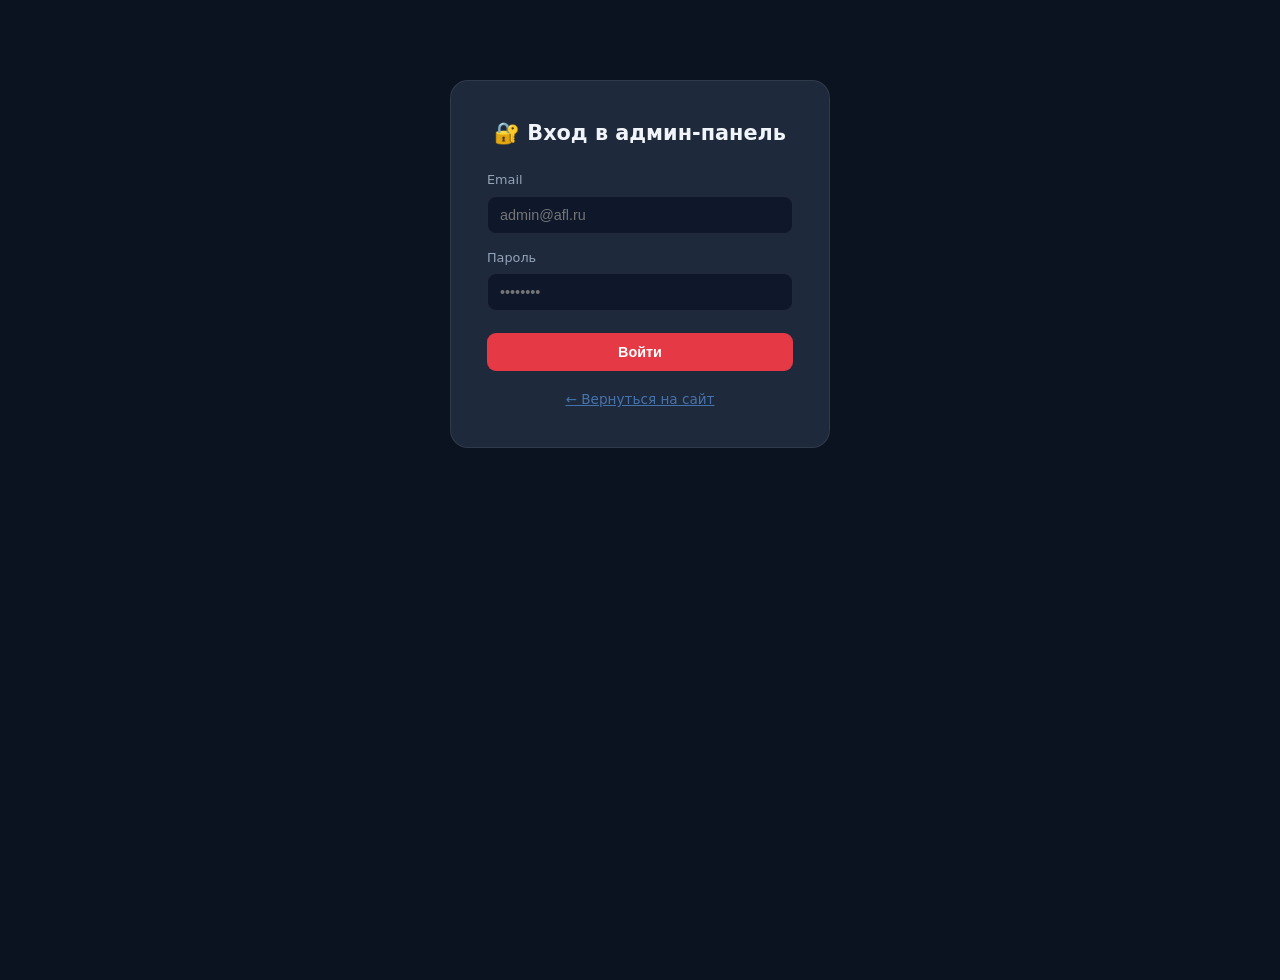
==== admin.html @ 4f59b685 "Add files via upload" ====
<!DOCTYPE html>
<html lang="ru">
<head>
  <meta charset="UTF-8">
  <meta name="viewport" content="width=device-width, initial-scale=1.0">
  <title>АФЛ — Админ-панель</title>
  <link rel="stylesheet" href="css/style.css">
  <script src="https://www.gstatic.com/firebasejs/9.22.0/firebase-app-compat.js"></script>
  <script src="https://www.gstatic.com/firebasejs/9.22.0/firebase-database-compat.js"></script>
  <script src="https://www.gstatic.com/firebasejs/9.22.0/firebase-auth-compat.js"></script>
</head>
<body class="admin-body">

<div id="loginScreen">
  <div class="login-box">
    <h2>🔐 Вход в админ-панель</h2>
    <form id="loginForm">
      <div class="form-group">
        <label>Email</label>
        <input type="email" id="loginEmail" required placeholder="admin@afl.ru">
      </div>
      <div class="form-group">
        <label>Пароль</label>
        <input type="password" id="loginPassword" required placeholder="••••••••">
      </div>
      <button type="submit" class="btn-save">Войти</button>
    </form>
    <p style="margin-top:18px;font-size:0.85rem;opacity:0.6">
      <a href="index.html" style="color:#60a5fa">← Вернуться на сайт</a>
    </p>
  </div>
</div>

<div id="adminLayout" class="admin-layout" style="display:none">
  <aside class="admin-sidebar">
    <div class="logo"><span>АФЛ</span> Admin</div>
    <nav class="admin-nav">
      <button data-panel="teams" class="active">⚽ Команды</button>
      <button data-panel="matches">📅 Матчи</button>
      <button data-panel="players">👤 Игроки</button>
      <button data-panel="news">📰 Новости</button>
      <button data-panel="ads">📢 Реклама</button>
      <button data-panel="tournaments">🏆 Турниры</button>
      <button data-panel="totw">⭐ Команда тура</button>
      <hr style="border-color:rgba(255,255,255,0.1);margin:12px 10px">
      <button id="logoutBtn" style="color:#f87171">🚪 Выйти</button>
      <a href="index.html" style="color:rgba(255,255,255,0.55);padding:11px 14px;text-decoration:none;font-size:0.85rem;display:block">← На сайт</a>
    </nav>
  </aside>

  <main class="admin-main">
    <div class="admin-header"><h1 id="adminTitle">Команды</h1></div>

    <!-- КОМАНДЫ -->
    <div id="panel-teams" class="admin-panel active">
      <div class="admin-form">
        <h3 id="teamFormTitle">Добавить команду</h3>
        <form id="teamForm">
          <input type="hidden" id="teamId"><input type="hidden" id="teamLogoUrl">
          <div class="form-row">
            <div class="form-group"><label>Название *</label><input type="text" id="teamName" required placeholder="Динамо"></div>
            <div class="form-group"><label>Город</label><input type="text" id="teamCity" placeholder="Москва"></div>
          </div>
          <div class="form-group">
            <label>Логотип</label>
            <div class="upload-btn-wrap">
              <label class="upload-btn">
                📷 Загрузить логотип
                <input type="file" id="teamLogo" accept="image/*">
              </label>
              <img id="teamLogoPreview" class="upload-preview" src="" alt="" style="display:none;border-radius:8px">
            </div>
          </div>
          <button type="submit" class="btn-save">Сохранить</button>
          <button type="button" class="btn-reset" onclick="resetTeamForm()">Сбросить</button>
        </form>
      </div>
      <div style="overflow-x:auto">
        <table class="admin-table" id="adminTeamsTable">
          <thead><tr><th>Лого</th><th>Название</th><th>Город</th><th>Действия</th></tr></thead>
          <tbody></tbody>
        </table>
      </div>
    </div>

    <!-- МАТЧИ -->
    <div id="panel-matches" class="admin-panel">
      <div class="admin-form">
        <h3 id="matchFormTitle">Добавить матч</h3>
        <form id="matchForm">
          <input type="hidden" id="matchId">
          <div class="form-row">
            <div class="form-group"><label>Хозяева *</label><select id="matchHome" class="team-select" required></select></div>
            <div class="form-group"><label>Гости *</label><select id="matchAway" class="team-select" required></select></div>
          </div>
          <div class="form-row">
            <div class="form-group"><label>Голы хозяев</label><input type="number" id="matchHomeScore" min="0" value="0"></div>
            <div class="form-group"><label>Голы гостей</label><input type="number" id="matchAwayScore" min="0" value="0"></div>
          </div>
          <div class="form-row">
            <div class="form-group"><label>Дата и время</label><input type="datetime-local" id="matchDate"></div>
            <div class="form-group"><label>Статус</label>
              <select id="matchStatus"><option value="scheduled">Скоро</option><option value="finished">Завершён</option></select>
            </div>
          </div>
          <details style="margin-bottom:14px">
            <summary style="cursor:pointer;color:var(--text-muted);font-size:0.9rem;margin-bottom:10px">📊 Статистика матча (опционально)</summary>
            <div class="form-row">
              <div class="form-group"><label>Владение хозяева %</label><input type="number" id="matchHomePoss" min="0" max="100"></div>
              <div class="form-group"><label>Владение гости %</label><input type="number" id="matchAwayPoss" min="0" max="100"></div>
            </div>
            <div class="form-row">
              <div class="form-group"><label>Удары хозяева</label><input type="number" id="matchHomeShots" min="0"></div>
              <div class="form-group"><label>Удары гости</label><input type="number" id="matchAwayShots" min="0"></div>
            </div>
            <div class="form-row">
              <div class="form-group"><label>Угловые хозяева</label><input type="number" id="matchHomeCorners" min="0"></div>
              <div class="form-group"><label>Угловые гости</label><input type="number" id="matchAwayCorners" min="0"></div>
            </div>
            <div class="form-row">
              <div class="form-group"><label>Жёлтые хоз.</label><input type="number" id="matchHomeYellow" min="0"></div>
              <div class="form-group"><label>Жёлтые гост.</label><input type="number" id="matchAwayYellow" min="0"></div>
            </div>
            <div class="form-row">
              <div class="form-group"><label>Красные хоз.</label><input type="number" id="matchHomeRed" min="0"></div>
              <div class="form-group"><label>Красные гост.</label><input type="number" id="matchAwayRed" min="0"></div>
            </div>
            <div class="form-group"><label>Авторы голов</label><input type="text" id="matchScorers" placeholder="Иванов 23', Петров 67'"></div>
          </details>
          <button type="submit" class="btn-save">Сохранить</button>
          <button type="button" class="btn-reset" onclick="resetMatchForm()">Сбросить</button>
        </form>
      </div>
      <div style="overflow-x:auto">
        <table class="admin-table" id="adminMatchesTable">
          <thead><tr><th>Дата</th><th>Хозяева</th><th>Счёт</th><th>Гости</th><th>Статус</th><th>Действия</th></tr></thead>
          <tbody></tbody>
        </table>
      </div>
    </div>

    <!-- ИГРОКИ -->
    <div id="panel-players" class="admin-panel">
      <div class="admin-form">
        <h3 id="playerFormTitle">Добавить игрока</h3>
        <form id="playerForm">
          <input type="hidden" id="playerId"><input type="hidden" id="playerPhotoUrl">
          <div class="form-row">
            <div class="form-group"><label>Имя *</label><input type="text" id="playerName" required placeholder="Иванов А."></div>
            <div class="form-group"><label>Команда</label><select id="playerTeam" class="team-select"></select></div>
          </div>
          <div class="form-row">
            <div class="form-group"><label>Голы</label><input type="number" id="playerGoals" min="0" value="0"></div>
            <div class="form-group"><label>Передачи</label><input type="number" id="playerAssists" min="0" value="0"></div>
          </div>
          <div class="form-row">
            <div class="form-group"><label>Год рождения</label><input type="number" id="playerBirthYear" min="1970" max="2015" placeholder="1998"></div>
            <div class="form-group"><label>Номер</label><input type="number" id="playerNumber" min="1" max="99" placeholder="9"></div>
          </div>
          <div class="form-row">
            <div class="form-group"><label>Позиция</label>
              <select id="playerPosition">
                <option value="">—</option>
                <option value="Вратарь">Вратарь</option>
                <option value="Защитник">Защитник</option>
                <option value="Полузащитник">Полузащитник</option>
                <option value="Нападающий">Нападающий</option>
              </select>
            </div>
            <div class="form-group">
              <label>Фото игрока</label>
              <div class="upload-btn-wrap">
                <label class="upload-btn">
                  📷 Загрузить фото
                  <input type="file" id="playerPhoto" accept="image/*">
                </label>
                <img id="playerPhotoPreview" class="upload-preview" src="https://via.placeholder.com/48?text=?" alt="" style="display:none">
              </div>
            </div>
          </div>
          <!-- Переключатель согласия -->
          <div class="toggle-wrap">
            <label class="toggle">
              <input type="checkbox" id="playerConsent">
              <span class="toggle-slider"></span>
            </label>
            <span class="toggle-label">Согласие на обработку персональных данных и публикацию фото</span>
          </div>
          <button type="submit" class="btn-save">Сохранить</button>
          <button type="button" class="btn-reset" onclick="resetPlayerForm()">Сбросить</button>
        </form>
      </div>
      <div style="overflow-x:auto">
        <table class="admin-table" id="adminPlayersTable">
          <thead>
            <tr><th>Фото</th><th>Имя</th><th>Команда</th><th>Голы</th><th>Пасы</th><th>Согласие</th><th>Действия</th></tr>
          </thead>
          <tbody></tbody>
        </table>
      </div>
    </div>

    <!-- НОВОСТИ -->
    <div id="panel-news" class="admin-panel">
      <div class="admin-form">
        <h3 id="newsFormTitle">Добавить новость</h3>
        <form id="newsForm">
          <input type="hidden" id="newsId"><input type="hidden" id="newsImageUrl">
          <div class="form-group"><label>Заголовок *</label><input type="text" id="newsTitle" required></div>
          <div class="form-group"><label>Текст</label><textarea id="newsText"></textarea></div>
          <div class="form-row">
            <div class="form-group"><label>Дата</label><input type="date" id="newsDate"></div>
            <div class="form-group">
              <label>Изображение</label>
              <div class="upload-btn-wrap">
                <label class="upload-btn">
                  📷 Загрузить фото
                  <input type="file" id="newsImage" accept="image/*">
                </label>
              </div>
            </div>
          </div>
          <button type="submit" class="btn-save">Сохранить</button>
          <button type="button" class="btn-reset" onclick="resetNewsForm()">Сбросить</button>
        </form>
      </div>
      <div style="overflow-x:auto">
        <table class="admin-table" id="adminNewsTable">
          <thead><tr><th>Фото</th><th>Заголовок</th><th>Дата</th><th>Действия</th></tr></thead>
          <tbody></tbody>
        </table>
      </div>
    </div>

    <!-- РЕКЛАМА -->
    <div id="panel-ads" class="admin-panel">
      <div class="admin-form">
        <h3 id="adFormTitle">Добавить рекламу</h3>
        <form id="adForm">
          <input type="hidden" id="adId"><input type="hidden" id="adImageUrl">
          <div class="form-group"><label>Ссылка</label><input type="url" id="adLink" placeholder="https://..."></div>
          <div class="form-group">
            <label>Изображение *</label>
            <div class="upload-btn-wrap">
              <label class="upload-btn">
                📷 Загрузить баннер
                <input type="file" id="adImage" accept="image/*">
              </label>
            </div>
          </div>
          <button type="submit" class="btn-save">Сохранить</button>
          <button type="button" class="btn-reset" onclick="resetAdForm()">Сбросить</button>
        </form>
      </div>
      <div style="overflow-x:auto">
        <table class="admin-table" id="adminAdsTable">
          <thead><tr><th>Баннер</th><th>Ссылка</th><th>Действия</th></tr></thead>
          <tbody></tbody>
        </table>
      </div>
    </div>

    <!-- ТУРНИРЫ -->
    <div id="panel-tournaments" class="admin-panel">
      <div class="admin-form">
        <h3 id="tournamentFormTitle">Добавить турнир</h3>
        <form id="tournamentForm">
          <input type="hidden" id="tournamentId">
          <div class="form-row">
            <div class="form-group"><label>Название *</label><input type="text" id="tournamentName" required placeholder="АФЛ 2026"></div>
            <div class="form-group"><label>Сезон</label><input type="text" id="tournamentSeason" placeholder="2026"></div>
          </div>
          <div class="form-group">
            <label><input type="checkbox" id="tournamentActive" style="width:auto;margin-right:8px"> Активный турнир</label>
          </div>
          <button type="submit" class="btn-save">Сохранить</button>
          <button type="button" class="btn-reset" onclick="resetTournamentForm()">Сбросить</button>
        </form>
      </div>
      <div style="overflow-x:auto">
        <table class="admin-table" id="adminTournamentsTable">
          <thead><tr><th>Название</th><th>Сезон</th><th>Статус</th><th>Действия</th></tr></thead>
          <tbody></tbody>
        </table>
      </div>
    </div>

    <!-- КОМАНДА ТУРА -->
    <div id="panel-totw" class="admin-panel">
      <div class="admin-form">
        <h3 id="totwFormTitle">Добавить команду тура</h3>
        <form id="totwForm">
          <input type="hidden" id="totwId">
          <div class="form-row">
            <div class="form-group">
              <label>Название / Тур *</label>
              <input type="text" id="totwTitle" required placeholder="Команда 1-го тура">
            </div>
            <div class="form-group">
              <label>Номер тура</label>
              <input type="number" id="totwRound" min="1" value="1">
            </div>
          </div>
          <div class="form-group">
            <label>Игроки (выберите лучших)</label>
            <div id="totwPlayersCheckboxes" style="display:grid;grid-template-columns:repeat(auto-fill,minmax(200px,1fr));gap:8px;max-height:280px;overflow-y:auto;padding:8px;background:var(--bg);border-radius:10px"></div>
          </div>
          <button type="submit" class="btn-save">Сохранить</button>
          <button type="button" class="btn-reset" onclick="resetTotwForm()">Сбросить</button>
        </form>
      </div>
      <div style="overflow-x:auto">
        <table class="admin-table" id="adminTotwTable">
          <thead><tr><th>Тур</th><th>Название</th><th>Игроков</th><th>Действия</th></tr></thead>
          <tbody></tbody>
        </table>
      </div>
    </div>

  </main>
</div>

<script src="js/firebase-config.js"></script>
<script src="js/admin.js"></script>
</body>
</html>
---- css/style.css ----
:root {
  --primary: #0a1f44;
  --primary-dark: #061428;
  --accent: #e63946;
  --accent-hover: #c1121f;
  --bg: #0f172a;
  --card: #1e293b;
  --card-hover: #273549;
  --text: #f1f5f9;
  --text-muted: #94a3b8;
  --border: rgba(255,255,255,0.08);
  --success: #22c55e;
  --warning: #f59e0b;
  --blur: 12px;
}

* { margin: 0; padding: 0; box-sizing: border-box; }
html { scroll-behavior: smooth; }

body {
  font-family: 'Segoe UI', system-ui, -apple-system, sans-serif;
  background: var(--bg);
  color: var(--text);
  line-height: 1.6;
  min-height: 100vh;
  overflow-x: hidden;
}

.container { max-width: 1200px; margin: 0 auto; padding: 0 16px; }

/* ========== HEADER ========== */
.header {
  background: var(--primary);
  position: sticky;
  top: 0;
  z-index: 1000;
  box-shadow: 0 4px 30px rgba(0,0,0,0.4);
}

.header .container {
  display: flex;
  justify-content: space-between;
  align-items: center;
  height: 64px;
}

.logo {
  font-size: 22px;
  font-weight: 900;
  letter-spacing: 2px;
  color: #fff;
  text-decoration: none;
  display: flex;
  align-items: center;
  gap: 8px;
  white-space: nowrap;
}

.logo span {
  background: var(--accent);
  padding: 3px 8px;
  border-radius: 5px;
  font-size: 16px;
}

nav {
  display: flex;
  align-items: center;
  gap: 2px;
}

nav a {
  color: #fff;
  text-decoration: none;
  padding: 7px 10px;
  border-radius: 7px;
  font-weight: 500;
  font-size: 0.88rem;
  transition: all 0.2s;
  white-space: nowrap;
}

nav a:hover, nav a.active {
  background: rgba(255,255,255,0.12);
}

.btn-admin {
  background: var(--accent);
  border: none;
  color: #fff;
  padding: 8px 14px;
  border-radius: 8px;
  cursor: pointer;
  font-weight: 700;
  font-size: 0.85rem;
  transition: all 0.25s;
  margin-left: 8px;
  white-space: nowrap;
}

.btn-admin:hover {
  background: var(--accent-hover);
  transform: translateY(-1px);
}

.burger {
  display: none;
  flex-direction: column;
  gap: 5px;
  cursor: pointer;
  padding: 8px;
  z-index: 1001;
}

.burger span {
  width: 24px;
  height: 2.5px;
  background: #fff;
  border-radius: 2px;
  transition: 0.3s;
}

.burger.open span:nth-child(1) { transform: rotate(45deg) translate(5px, 5px); }
.burger.open span:nth-child(2) { opacity: 0; }
.burger.open span:nth-child(3) { transform: rotate(-45deg) translate(5px, -5px); }

/* ========== HERO ========== */
.hero {
  min-height: 50vh;
  background: linear-gradient(135deg, #0a1f44 0%, #1e3a5f 50%, #0f172a 100%);
  display: flex;
  align-items: center;
  text-align: center;
  position: relative;
  overflow: hidden;
  padding: 40px 0;
}

.hero::before {
  content: '';
  position: absolute;
  width: 500px;
  height: 500px;
  background: radial-gradient(circle, rgba(230,57,70,0.12) 0%, transparent 70%);
  top: -150px;
  right: -80px;
  animation: pulse 8s ease-in-out infinite;
}

@keyframes pulse {
  0%, 100% { transform: scale(1); opacity: 0.5; }
  50% { transform: scale(1.15); opacity: 1; }
}

.hero h1 { font-size: 3.5rem; font-weight: 900; margin-bottom: 10px; letter-spacing: -1px; }
.hero p { font-size: 1.2rem; opacity: 0.85; max-width: 480px; margin: 0 auto 24px; }

.hero-buttons { display: flex; gap: 12px; justify-content: center; flex-wrap: wrap; }

.btn {
  display: inline-block;
  padding: 12px 26px;
  border-radius: 10px;
  font-weight: 700;
  text-decoration: none;
  transition: all 0.3s;
  cursor: pointer;
  border: none;
  font-size: 0.95rem;
}

.btn-primary { background: var(--accent); color: #fff; }
.btn-primary:hover {
  background: var(--accent-hover);
  transform: translateY(-2px);
  box-shadow: 0 8px 24px rgba(230,57,70,0.35);
}

.btn-outline {
  background: transparent;
  color: #fff;
  border: 2px solid rgba(255,255,255,0.3);
}
.btn-outline:hover { border-color: #fff; background: rgba(255,255,255,0.08); }

/* ========== SECTIONS ========== */
.section { padding: 60px 0; }

.section-title {
  font-size: 1.9rem;
  font-weight: 800;
  margin-bottom: 32px;
  text-align: center;
  position: relative;
}

.section-title::after {
  content: '';
  display: block;
  width: 44px;
  height: 3px;
  background: var(--accent);
  margin: 12px auto 0;
  border-radius: 2px;
}

/* ========== ADS ========== */
.ads { padding: 24px 0; background: var(--primary-dark); }
.ads-grid {
  display: grid;
  grid-template-columns: repeat(auto-fill, minmax(260px, 1fr));
  gap: 16px;
}
.ad-card { border-radius: 10px; overflow: hidden; transition: transform 0.3s; display: block; }
.ad-card:hover { transform: scale(1.02); }
.ad-card img { width: 100%; height: 100px; object-fit: cover; display: block; }

/* ========== TABLE ========== */
.table-wrapper {
  overflow-x: auto;
  border-radius: 14px;
  box-shadow: 0 8px 32px rgba(0,0,0,0.3);
  -webkit-overflow-scrolling: touch;
}

table {
  width: 100%;
  border-collapse: collapse;
  background: var(--card);
  min-width: 640px;
}

th, td { padding: 12px 14px; text-align: center; white-space: nowrap; }

th {
  background: var(--primary-dark);
  font-weight: 700;
  font-size: 0.8rem;
  text-transform: uppercase;
  letter-spacing: 0.4px;
  color: var(--text-muted);
  cursor: pointer;
  user-select: none;
  transition: background 0.2s;
}

th:hover { background: #0a1628; color: #fff; }
th.sortable::after { content: ' \2195'; opacity: 0.35; font-size: 0.7rem; }
th.sort-asc::after { content: ' \2191'; opacity: 1; color: var(--accent); }
th.sort-desc::after { content: ' \2193'; opacity: 1; color: var(--accent); }

tr { transition: background 0.2s; border-bottom: 1px solid var(--border); }
tr:hover { background: rgba(230,57,70,0.07); }
td:nth-child(2) { text-align: left; font-weight: 600; }

.team-cell { display: flex; align-items: center; gap: 10px; }
.team-cell img {
  width: 26px; height: 26px; border-radius: 50%;
  object-fit: cover; background: #333; flex-shrink: 0;
}

.pos-1 { color: #ffd700; font-weight: 800; }
.pos-2 { color: #c0c0c0; font-weight: 800; }
.pos-3 { color: #cd7f32; font-weight: 800; }
.points-cell { font-weight: 800; font-size: 1.05rem; color: var(--accent); }

/* ========== MATCHES ========== */
.matches-grid {
  display: grid;
  grid-template-columns: repeat(auto-fill, minmax(280px, 1fr));
  gap: 16px;
}

.match-card {
  background: var(--card);
  border-radius: 14px;
  padding: 20px;
  transition: all 0.3s;
  border: 1px solid var(--border);
}

.match-card:hover {
  transform: translateY(-4px);
  box-shadow: 0 16px 32px rgba(0,0,0,0.3);
  border-color: rgba(230,57,70,0.25);
}

.match-date { font-size: 0.78rem; color: var(--text-muted); margin-bottom: 10px; text-align: center; }
.match-teams { display: flex; align-items: center; justify-content: space-between; gap: 8px; margin-bottom: 10px; }
.match-team { flex: 1; text-align: center; font-weight: 600; font-size: 0.9rem; }
.match-score { font-size: 1.4rem; font-weight: 900; min-width: 60px; text-align: center; }

.match-status {
  text-align: center; font-size: 0.75rem; padding: 3px 10px;
  border-radius: 16px; display: inline-block;
}
.status-finished { background: rgba(34,197,94,0.15); color: var(--success); }
.status-scheduled { background: rgba(245,158,11,0.15); color: var(--warning); }

/* ========== STATS ========== */
.stats-grid {
  display: grid;
  grid-template-columns: 1fr 1fr;
  gap: 24px;
}

.stats-card {
  background: var(--card);
  border-radius: 14px;
  padding: 24px;
  border: 1px solid var(--border);
}

.stats-card h3 {
  font-size: 1.1rem;
  margin-bottom: 16px;
  display: flex;
  align-items: center;
  gap: 8px;
}

.stats-list { list-style: none; }

.stats-list li {
  display: flex;
  justify-content: space-between;
  align-items: center;
  padding: 10px 0;
  border-bottom: 1px solid var(--border);
  cursor: pointer;
  transition: background 0.2s;
  border-radius: 8px;
}

.stats-list li:last-child { border-bottom: none; }
.stats-list li:hover { background: rgba(255,255,255,0.04); margin: 0 -8px; padding-left: 8px; padding-right: 8px; }

.stats-player {
  display: flex;
  align-items: center;
  gap: 10px;
  min-width: 0;
}

.stats-player img,
.player-avatar {
  width: 36px;
  height: 36px;
  border-radius: 50%;
  object-fit: cover;
  background: #333;
  flex-shrink: 0;
}

.player-avatar.blurred,
.stats-player img.blurred {
  filter: blur(var(--blur));
  -webkit-filter: blur(var(--blur));
}

.stats-rank {
  width: 24px; height: 24px; border-radius: 50%;
  background: var(--primary);
  display: flex; align-items: center; justify-content: center;
  font-size: 0.75rem; font-weight: 700; flex-shrink: 0;
}

.stats-rank.gold { background: #ffd700; color: #000; }
.stats-rank.silver { background: #c0c0c0; color: #000; }
.stats-rank.bronze { background: #cd7f32; color: #000; }

.stats-value { font-weight: 800; font-size: 1.1rem; color: var(--accent); flex-shrink: 0; margin-left: 8px; }

.stats-name {
  font-size: 0.9rem;
  white-space: nowrap;
  overflow: hidden;
  text-overflow: ellipsis;
}

.stats-team-small {
  font-size: 0.72rem;
  opacity: 0.5;
  display: block;
}

/* ========== TEAMS ========== */
.teams-grid {
  display: grid;
  grid-template-columns: repeat(auto-fill, minmax(180px, 1fr));
  gap: 18px;
}

.team-card {
  background: var(--card);
  border-radius: 14px;
  overflow: hidden;
  transition: all 0.3s;
  border: 1px solid var(--border);
  text-align: center;
  cursor: pointer;
}

.team-card:hover {
  transform: translateY(-6px);
  box-shadow: 0 16px 32px rgba(0,0,0,0.35);
}

.team-card img {
  width: 100%;
  height: 140px;
  object-fit: cover;
  background: #1a2332;
}

.team-card-body { padding: 16px; }
.team-card h3 { font-size: 1.05rem; margin-bottom: 4px; }
.team-card p { font-size: 0.8rem; color: var(--text-muted); }

/* ========== NEWS ========== */
.news-grid {
  display: grid;
  grid-template-columns: repeat(auto-fill, minmax(280px, 1fr));
  gap: 18px;
}

.news-card {
  background: var(--card);
  border-radius: 14px;
  overflow: hidden;
  transition: all 0.3s;
  border: 1px solid var(--border);
  cursor: pointer;
}

.news-card:hover {
  transform: translateY(-4px);
  box-shadow: 0 16px 32px rgba(0,0,0,0.3);
}

.news-card img { width: 100%; height: 160px; object-fit: cover; }
.news-card-body { padding: 18px; }
.news-card h3 { font-size: 1.05rem; margin-bottom: 6px; line-height: 1.35; }
.news-date { font-size: 0.75rem; color: var(--text-muted); margin-bottom: 8px; }
.news-card p {
  font-size: 0.88rem;
  color: var(--text-muted);
  display: -webkit-box;
  -webkit-line-clamp: 3;
  -webkit-box-orient: vertical;
  overflow: hidden;
}

/* ========== PREDICTIONS ========== */
.predictions-grid {
  display: grid;
  grid-template-columns: repeat(auto-fill, minmax(280px, 1fr));
  gap: 16px;
}

.prediction-card {
  background: var(--card);
  border-radius: 14px;
  padding: 20px;
  border: 1px solid var(--border);
  transition: all 0.3s;
}

.prediction-card:hover {
  border-color: rgba(230,57,70,0.35);
  transform: translateY(-3px);
}

.pred-header { display: flex; justify-content: space-between; align-items: center; margin-bottom: 14px; flex-wrap: wrap; gap: 6px; }
.pred-teams { font-weight: 700; font-size: 0.95rem; }
.pred-confidence {
  font-size: 0.75rem; padding: 3px 8px; border-radius: 14px;
  background: rgba(34,197,94,0.15); color: var(--success);
}

.pred-bar-row { display: flex; align-items: center; gap: 8px; margin-bottom: 8px; }
.pred-label { width: 28px; font-size: 0.8rem; color: var(--text-muted); }
.pred-bar-bg { flex: 1; height: 8px; background: rgba(255,255,255,0.08); border-radius: 4px; overflow: hidden; }
.pred-bar-fill { height: 100%; border-radius: 4px; transition: width 1s ease; }
.pred-bar-fill.home { background: linear-gradient(90deg, #3b82f6, #60a5fa); }
.pred-bar-fill.draw { background: linear-gradient(90deg, #94a3b8, #cbd5e1); }
.pred-bar-fill.away { background: linear-gradient(90deg, #e63946, #f87171); }
.pred-percent { width: 36px; text-align: right; font-weight: 700; font-size: 0.85rem; }

/* ========== MODAL ========== */
.modal-overlay {
  position: fixed;
  inset: 0;
  background: rgba(0,0,0,0.75);
  backdrop-filter: blur(8px);
  -webkit-backdrop-filter: blur(8px);
  z-index: 2000;
  display: none;
  align-items: flex-start;
  justify-content: center;
  padding: 20px;
  overflow-y: auto;
}

.modal-overlay.active { display: flex; }

.modal {
  background: var(--card);
  border-radius: 18px;
  max-width: 560px;
  width: 100%;
  margin: auto;
  padding: 28px;
  position: relative;
  border: 1px solid var(--border);
  animation: modalIn 0.3s ease;
}

@keyframes modalIn {
  from { opacity: 0; transform: translateY(20px) scale(0.97); }
  to { opacity: 1; transform: translateY(0) scale(1); }
}

.modal-close {
  position: absolute;
  top: 14px; right: 16px;
  background: rgba(255,255,255,0.08);
  border: none;
  color: var(--text-muted);
  width: 36px; height: 36px;
  border-radius: 50%;
  font-size: 1.3rem;
  cursor: pointer;
  display: flex; align-items: center; justify-content: center;
  transition: all 0.2s;
}

.modal-close:hover { background: var(--accent); color: #fff; }

.modal-player-header {
  display: flex;
  gap: 20px;
  align-items: center;
  margin-bottom: 24px;
}

.modal-player-photo {
  width: 100px;
  height: 100px;
  border-radius: 50%;
  object-fit: cover;
  background: #333;
  flex-shrink: 0;
  border: 3px solid var(--border);
}

.modal-player-photo.blurred {
  filter: blur(var(--blur));
  -webkit-filter: blur(var(--blur));
}

.modal-player-info h2 { font-size: 1.4rem; margin-bottom: 4px; }
.modal-player-info .team-name { color: var(--accent); font-weight: 600; font-size: 0.95rem; }

.modal-stats-row {
  display: grid;
  grid-template-columns: repeat(3, 1fr);
  gap: 12px;
  margin: 20px 0;
}

.modal-stat-box {
  background: var(--bg);
  border-radius: 12px;
  padding: 14px;
  text-align: center;
}

.modal-stat-box .val { font-size: 1.5rem; font-weight: 800; color: var(--accent); }
.modal-stat-box .lbl { font-size: 0.75rem; color: var(--text-muted); margin-top: 2px; }

.modal-detail-list { list-style: none; }
.modal-detail-list li {
  display: flex;
  justify-content: space-between;
  padding: 10px 0;
  border-bottom: 1px solid var(--border);
  font-size: 0.95rem;
}
.modal-detail-list li span:first-child { color: var(--text-muted); }

.consent-badge {
  display: inline-flex;
  align-items: center;
  gap: 6px;
  font-size: 0.78rem;
  padding: 4px 10px;
  border-radius: 20px;
  margin-top: 8px;
}

.consent-yes { background: rgba(34,197,94,0.15); color: var(--success); }
.consent-no { background: rgba(245,158,11,0.15); color: var(--warning); }

/* Team modal roster */
.roster-grid {
  display: grid;
  grid-template-columns: repeat(auto-fill, minmax(140px, 1fr));
  gap: 12px;
  margin-top: 16px;
}

.roster-player {
  background: var(--bg);
  border-radius: 12px;
  padding: 14px 10px;
  text-align: center;
  cursor: pointer;
  transition: all 0.2s;
  border: 1px solid transparent;
}

.roster-player:hover {
  border-color: var(--accent);
  transform: translateY(-2px);
}

.roster-player img {
  width: 56px; height: 56px; border-radius: 50%;
  object-fit: cover; margin-bottom: 8px; background: #333;
}

.roster-player img.blurred {
  filter: blur(var(--blur));
  -webkit-filter: blur(var(--blur));
}

.roster-player .name { font-size: 0.85rem; font-weight: 600; }
.roster-player .pos { font-size: 0.72rem; color: var(--text-muted); margin-top: 2px; }

/* ========== DOCUMENTS / LEGAL ========== */
.docs-section {
  padding: 40px 0;
  background: var(--primary-dark);
}

.docs-links {
  display: flex;
  flex-wrap: wrap;
  gap: 12px;
  justify-content: center;
}

.docs-links a {
  color: var(--text-muted);
  font-size: 0.85rem;
  text-decoration: none;
  padding: 8px 16px;
  border-radius: 8px;
  border: 1px solid var(--border);
  transition: all 0.2s;
}

.docs-links a:hover {
  color: #fff;
  border-color: var(--accent);
  background: rgba(230,57,70,0.1);
}

.doc-page {
  max-width: 800px;
  margin: 0 auto;
  padding: 40px 20px 80px;
}

.doc-page h1 { font-size: 1.8rem; margin-bottom: 8px; }
.doc-page .doc-date { color: var(--text-muted); font-size: 0.85rem; margin-bottom: 32px; }
.doc-page h2 { font-size: 1.2rem; margin: 28px 0 12px; color: var(--accent); }
.doc-page p, .doc-page li { margin-bottom: 12px; color: var(--text-muted); font-size: 0.95rem; line-height: 1.7; }
.doc-page ul { padding-left: 20px; margin-bottom: 16px; }
.doc-page a { color: #60a5fa; }

/* ========== FOOTER ========== */
footer {
  background: #020617;
  text-align: center;
  padding: 32px 0;
  border-top: 1px solid var(--border);
}

footer p { color: var(--text-muted); font-size: 0.85rem; }

/* ========== ANIMATIONS ========== */
.fade-in {
  opacity: 0;
  transform: translateY(24px);
  transition: opacity 0.6s ease, transform 0.6s ease;
}
.fade-in.visible { opacity: 1; transform: translateY(0); }

/* ========== TOAST ========== */
.toast {
  position: fixed;
  bottom: 24px; right: 24px;
  background: var(--success);
  color: #fff;
  padding: 12px 20px;
  border-radius: 10px;
  font-weight: 600;
  z-index: 3000;
  transform: translateY(80px);
  opacity: 0;
  transition: all 0.35s;
  font-size: 0.9rem;
  max-width: 90vw;
}
.toast.show { transform: translateY(0); opacity: 1; }
.toast.error { background: var(--accent); }

/* ========== ADMIN ========== */
.admin-body { background: #0b1220; }

.admin-layout { display: flex; min-height: 100vh; }

.admin-sidebar {
  width: 240px;
  background: var(--primary);
  padding: 20px 0;
  flex-shrink: 0;
  position: sticky;
  top: 0;
  height: 100vh;
  overflow-y: auto;
}

.admin-sidebar .logo { padding: 0 20px 24px; font-size: 18px; }

.admin-nav { display: flex; flex-direction: column; gap: 2px; padding: 0 10px; }

.admin-nav button {
  background: none; border: none;
  color: rgba(255,255,255,0.7);
  text-align: left; padding: 11px 14px;
  border-radius: 9px; cursor: pointer;
  font-size: 0.9rem; font-weight: 500;
  transition: all 0.2s;
  display: flex; align-items: center; gap: 8px;
}

.admin-nav button:hover, .admin-nav button.active {
  background: rgba(255,255,255,0.1); color: #fff;
}
.admin-nav button.active { background: var(--accent); }

.admin-main { flex: 1; padding: 24px 20px; overflow-y: auto; min-width: 0; }

.admin-header {
  display: flex;
  justify-content: space-between;
  align-items: center;
  margin-bottom: 24px;
  flex-wrap: wrap;
  gap: 12px;
}

.admin-header h1 { font-size: 1.5rem; }

.admin-panel { display: none; }
.admin-panel.active { display: block; }

.admin-form {
  background: var(--card);
  border-radius: 14px;
  padding: 22px;
  margin-bottom: 22px;
  border: 1px solid var(--border);
}

.admin-form h3 { margin-bottom: 16px; font-size: 1.05rem; }

.form-row {
  display: grid;
  grid-template-columns: 1fr 1fr;
  gap: 14px;
  margin-bottom: 14px;
}

.form-group { margin-bottom: 14px; }
.form-group label {
  display: block; margin-bottom: 5px;
  font-size: 0.8rem; color: var(--text-muted); font-weight: 500;
}

.form-group input,
.form-group select,
.form-group textarea {
  width: 100%;
  padding: 10px 12px;
  border-radius: 9px;
  border: 1px solid var(--border);
  background: var(--bg);
  color: var(--text);
  font-size: 0.9rem;
  transition: border 0.2s;
}

.form-group input:focus,
.form-group select:focus,
.form-group textarea:focus {
  outline: none; border-color: var(--accent);
}

.form-group textarea { min-height: 90px; resize: vertical; }

/* Toggle switch for consent */
.toggle-wrap {
  display: flex;
  align-items: center;
  gap: 12px;
  padding: 12px 0;
}

.toggle {
  position: relative;
  width: 48px;
  height: 26px;
  flex-shrink: 0;
}

.toggle input { opacity: 0; width: 0; height: 0; }

.toggle-slider {
  position: absolute;
  cursor: pointer;
  inset: 0;
  background: #475569;
  border-radius: 26px;
  transition: 0.3s;
}

.toggle-slider::before {
  content: '';
  position: absolute;
  height: 20px; width: 20px;
  left: 3px; bottom: 3px;
  background: #fff;
  border-radius: 50%;
  transition: 0.3s;
}

.toggle input:checked + .toggle-slider { background: var(--success); }
.toggle input:checked + .toggle-slider::before { transform: translateX(22px); }

.toggle-label { font-size: 0.9rem; }

.btn-save {
  background: var(--accent); color: #fff; border: none;
  padding: 11px 24px; border-radius: 9px;
  font-weight: 700; cursor: pointer; transition: all 0.2s; font-size: 0.9rem;
}
.btn-save:hover { background: var(--accent-hover); }

.btn-danger {
  background: #991b1b; color: #fff; border: none;
  padding: 7px 12px; border-radius: 7px; cursor: pointer; font-size: 0.8rem;
}
.btn-danger:hover { background: #7f1d1d; }

.btn-reset {
  margin-left: 8px; padding: 11px 18px;
  border: 1px solid #555; border-radius: 9px;
  background: transparent; color: #fff; cursor: pointer; font-size: 0.9rem;
}

.admin-table {
  width: 100%; border-collapse: collapse;
  background: var(--card); border-radius: 12px; overflow: hidden;
}

.admin-table th, .admin-table td {
  padding: 10px 12px; text-align: left;
  border-bottom: 1px solid var(--border); font-size: 0.88rem;
}

.admin-table th {
  background: var(--primary-dark);
  font-size: 0.75rem; text-transform: uppercase; color: var(--text-muted);
}

.admin-table img {
  width: 34px; height: 34px; border-radius: 50%; object-fit: cover;
}

.admin-table img.blurred {
  filter: blur(6px);
  -webkit-filter: blur(6px);
}

.login-box {
  max-width: 380px; margin: 80px auto;
  background: var(--card); padding: 36px;
  border-radius: 18px; border: 1px solid var(--border); text-align: center;
}

.login-box h2 { margin-bottom: 20px; font-size: 1.3rem; }
.login-box .form-group { text-align: left; }
.login-box .btn-save { width: 100%; margin-top: 8px; }

/* ========== MOBILE ========== */
@media (max-width: 900px) {
  nav {
    display: none;
    position: fixed;
    top: 64px; left: 0; right: 0; bottom: 0;
    background: var(--primary);
    flex-direction: column;
    padding: 20px 16px;
    gap: 4px;
    z-index: 999;
    overflow-y: auto;
  }

  nav.open { display: flex; }

  nav a {
    width: 100%; text-align: center; padding: 14px;
    font-size: 1.05rem; border-radius: 10px;
  }

  .btn-admin { margin: 12px 0 0; width: 100%; padding: 14px; font-size: 1rem; }
  .burger { display: flex; }

  .hero h1 { font-size: 2.4rem; }
  .hero p { font-size: 1.05rem; }
  .stats-grid { grid-template-columns: 1fr; }

  .admin-layout { flex-direction: column; }
  .admin-sidebar {
    width: 100%; height: auto; position: relative;
    padding: 12px 0;
  }
  .admin-sidebar .logo { padding: 0 16px 12px; }
  .admin-nav { flex-direction: row; flex-wrap: wrap; gap: 4px; padding: 0 8px; }
  .admin-nav button { padding: 8px 12px; font-size: 0.8rem; }
  .admin-main { padding: 16px 12px; }
  .form-row { grid-template-columns: 1fr; }

  .modal { padding: 22px 16px; }
  .modal-player-header { flex-direction: column; text-align: center; }
  .modal-stats-row { grid-template-columns: repeat(3, 1fr); gap: 8px; }
}

@media (max-width: 500px) {
  .hero h1 { font-size: 1.9rem; }
  .section { padding: 40px 0; }
  .section-title { font-size: 1.5rem; }
  .teams-grid { grid-template-columns: repeat(2, 1fr); gap: 12px; }
  .team-card img { height: 110px; }
  .news-grid { grid-template-columns: 1fr; }
  .matches-grid { grid-template-columns: 1fr; }
  .predictions-grid { grid-template-columns: 1fr; }
  .roster-grid { grid-template-columns: repeat(2, 1fr); }
  .modal-player-photo { width: 80px; height: 80px; }
  .docs-links { flex-direction: column; align-items: center; }
}

/* ========== КОМАНДА ТУРА ========== */
.totw-grid {
  display: grid;
  grid-template-columns: repeat(auto-fill, minmax(130px, 1fr));
  gap: 14px;
}

.totw-player {
  background: var(--card);
  border-radius: 14px;
  padding: 16px 10px;
  text-align: center;
  border: 1px solid var(--border);
  transition: all 0.3s;
  cursor: pointer;
  position: relative;
}

.totw-player:hover {
  transform: translateY(-4px);
  border-color: rgba(255, 215, 0, 0.4);
  box-shadow: 0 12px 28px rgba(0,0,0,0.3);
}

.totw-player img {
  width: 64px;
  height: 64px;
  border-radius: 50%;
  object-fit: cover;
  margin-bottom: 8px;
  background: #333;
  border: 2px solid rgba(255, 215, 0, 0.5);
}

.totw-player img.blurred {
  filter: blur(var(--blur));
  -webkit-filter: blur(var(--blur));
}

.totw-player .name {
  font-size: 0.85rem;
  font-weight: 600;
  margin-bottom: 2px;
}

.totw-player .role {
  font-size: 0.72rem;
  color: var(--text-muted);
}

.totw-player .stats-mini {
  font-size: 0.75rem;
  color: var(--accent);
  font-weight: 700;
  margin-top: 4px;
}

.totw-badge {
  position: absolute;
  top: 8px;
  right: 8px;
  background: linear-gradient(135deg, #ffd700, #f59e0b);
  color: #000;
  font-size: 0.65rem;
  font-weight: 800;
  padding: 2px 6px;
  border-radius: 6px;
}

.totw-header {
  text-align: center;
  margin-bottom: 24px;
}

.totw-header .round-label {
  display: inline-block;
  background: rgba(255, 215, 0, 0.15);
  color: #ffd700;
  padding: 6px 16px;
  border-radius: 20px;
  font-size: 0.9rem;
  font-weight: 600;
  margin-top: 8px;
}

/* ========== UPLOAD BUTTON ========== */
.upload-btn-wrap {
  display: flex;
  align-items: center;
  gap: 12px;
  flex-wrap: wrap;
}

.upload-btn {
  display: inline-flex;
  align-items: center;
  gap: 8px;
  background: var(--primary);
  color: #fff;
  border: 1px dashed rgba(255,255,255,0.35);
  padding: 12px 20px;
  border-radius: 10px;
  cursor: pointer;
  font-size: 0.9rem;
  font-weight: 600;
  transition: all 0.2s;
  position: relative;
  overflow: hidden;
  -webkit-tap-highlight-color: transparent;
  user-select: none;
}

.upload-btn:hover, .upload-btn:active {
  background: #132a52;
  border-color: var(--accent);
}

.upload-btn input[type="file"] {
  position: absolute;
  inset: 0;
  opacity: 0;
  width: 100%;
  height: 100%;
  cursor: pointer;
  font-size: 0;
}

.upload-filename {
  font-size: 0.8rem;
  color: var(--text-muted);
  max-width: 160px;
  overflow: hidden;
  text-overflow: ellipsis;
  white-space: nowrap;
}

/* Match detail stats */
.match-stats-row {
  display: grid;
  grid-template-columns: 1fr auto 1fr;
  gap: 8px;
  margin-top: 12px;
  font-size: 0.8rem;
  color: var(--text-muted);
}

.match-stat-item {
  text-align: center;
}

.match-stat-item .ms-val {
  font-weight: 700;
  color: var(--text);
  font-size: 0.95rem;
}

.match-card {
  cursor: pointer;
}

.match-detail-grid {
  display: grid;
  grid-template-columns: 1fr 1fr;
  gap: 12px;
  margin-top: 16px;
}

.match-detail-box {
  background: var(--bg);
  border-radius: 10px;
  padding: 12px;
  text-align: center;
}

.match-detail-box .md-val {
  font-size: 1.3rem;
  font-weight: 800;
  color: var(--accent);
}

.match-detail-box .md-lbl {
  font-size: 0.75rem;
  color: var(--text-muted);
}

.formation-row {
  display: flex;
  justify-content: center;
  flex-wrap: wrap;
  gap: 10px;
  margin-bottom: 14px;
}

.formation-label {
  grid-column: 1 / -1;
  width: 100%;
  text-align: center;
  font-size: 0.75rem;
  color: var(--text-muted);
  margin-bottom: 4px;
  text-transform: uppercase;
  letter-spacing: 1px;
}

.upload-preview {
  width: 48px;
  height: 48px;
  border-radius: 50%;
  object-fit: cover;
  background: #333;
  border: 2px solid var(--border);
}

.upload-preview.blurred {
  filter: blur(6px);
}

@media (max-width: 500px) {
  .totw-grid {
    grid-template-columns: repeat(2, 1fr);
  }
}
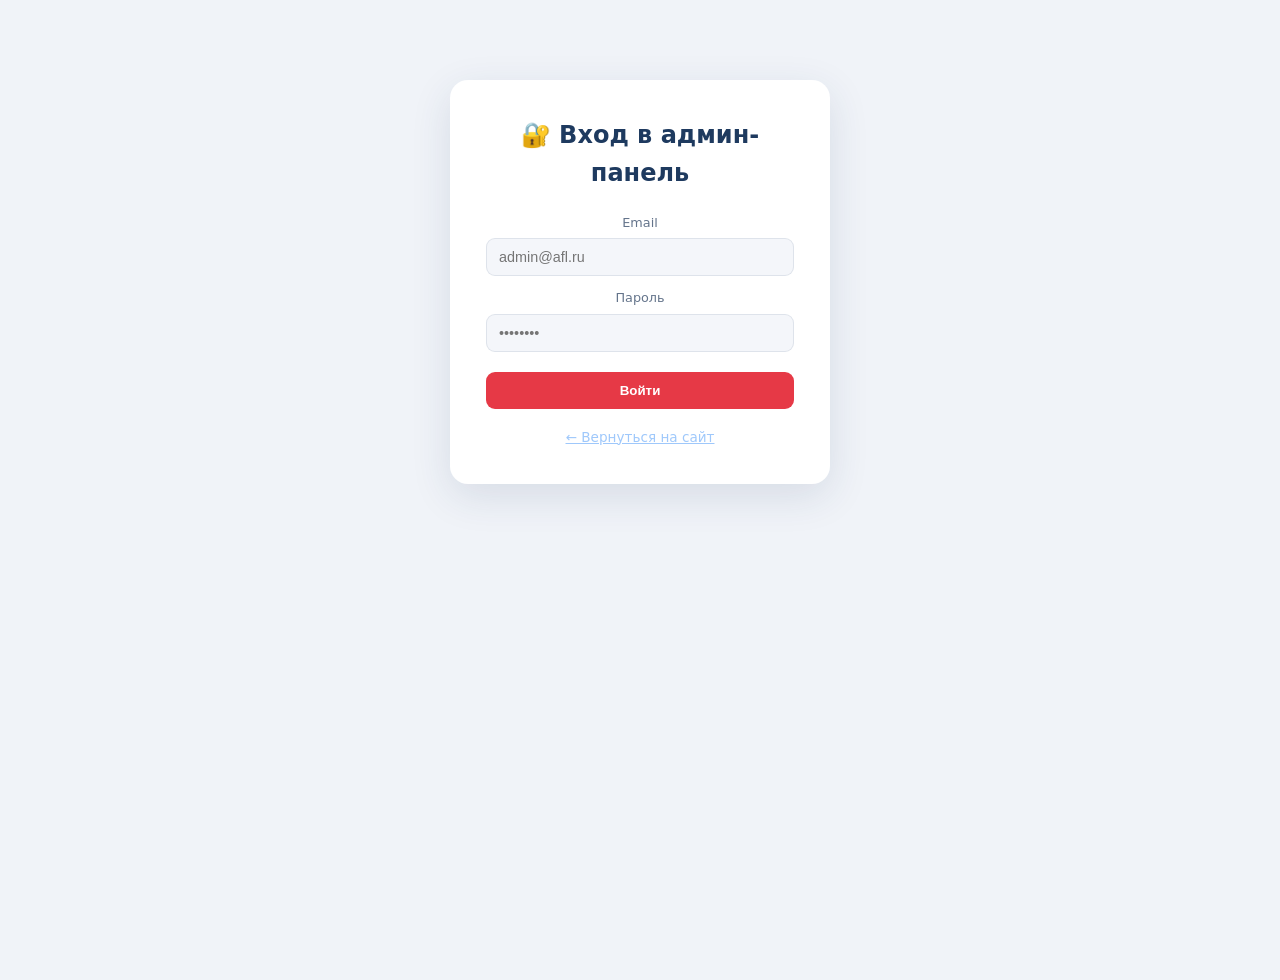
==== commit 553d77e5: "Add files via upload" ====
--- a/admin.html
+++ b/admin.html
@@ -42,6 +42,10 @@
       <button data-panel="ads">📢 Реклама</button>
       <button data-panel="tournaments">🏆 Турниры</button>
       <button data-panel="totw">⭐ Команда тура</button>
+      <button data-panel="staff">👔 Персонал</button>
+      <button data-panel="settings">🎨 Оформление</button>
+      <button data-panel="suggestions">💬 Предложения</button>
+      <button data-panel="predictions">📊 Прогнозы</button>
       <hr style="border-color:rgba(255,255,255,0.1);margin:12px 10px">
       <button id="logoutBtn" style="color:#f87171">🚪 Выйти</button>
       <a href="index.html" style="color:rgba(255,255,255,0.55);padding:11px 14px;text-decoration:none;font-size:0.85rem;display:block">← На сайт</a>
@@ -317,6 +321,77 @@
       </div>
     </div>
 
+
+    <div id="panel-staff" class="admin-panel">
+      <div class="admin-form">
+        <h3 id="staffFormTitle">Добавить персонал</h3>
+        <form id="staffForm">
+          <input type="hidden" id="staffId"><input type="hidden" id="staffPhotoUrl">
+          <div class="form-row">
+            <div class="form-group"><label>Имя *</label><input type="text" id="staffName" required></div>
+            <div class="form-group"><label>Роль *</label>
+              <select id="staffRole">
+                <option value="Главный тренер">Главный тренер</option>
+                <option value="Тренер-помощник">Тренер-помощник</option>
+                <option value="Тренер">Тренер</option>
+                <option value="Фотограф">Фотограф</option>
+                <option value="Персонал">Персонал</option>
+                <option value="Врач">Врач</option>
+                <option value="Медиа">Медиа</option>
+              </select>
+            </div>
+          </div>
+          <div class="form-group"><label>Команда (опционально)</label><select id="staffTeam" class="team-select"></select></div>
+          <div class="form-group">
+            <label>Фото</label>
+            <div class="upload-btn-wrap">
+              <label class="upload-btn">📷 Загрузить<input type="file" id="staffPhoto" accept="image/*"></label>
+            </div>
+          </div>
+          <button type="submit" class="btn-save">Сохранить</button>
+        </form>
+      </div>
+      <div style="overflow-x:auto"><table class="admin-table" id="adminStaffTable">
+        <thead><tr><th>Фото</th><th>Имя</th><th>Роль</th><th>Действия</th></tr></thead>
+        <tbody></tbody>
+      </table></div>
+    </div>
+
+    <div id="panel-settings" class="admin-panel">
+      <div class="admin-form">
+        <h3>Оформление сайта</h3>
+        <form id="settingsForm">
+          <div class="form-group"><label>Заголовок на главной</label><input type="text" id="settingsTitle" placeholder="АФЛ 2026"></div>
+          <div class="form-group">
+            <label>Фон / эмблема АФЛ (повторяется на фоне)</label>
+            <div class="upload-btn-wrap">
+              <label class="upload-btn">📷 Загрузить эмблему<input type="file" id="settingsEmblem" accept="image/*"></label>
+            </div>
+            <input type="hidden" id="settingsEmblemUrl">
+            <img id="settingsEmblemPreview" style="max-width:120px;margin-top:10px;display:none;border-radius:8px">
+          </div>
+          <button type="submit" class="btn-save">Сохранить оформление</button>
+        </form>
+      </div>
+    </div>
+
+    <div id="panel-suggestions" class="admin-panel">
+      <div style="overflow-x:auto"><table class="admin-table" id="adminSuggestionsTable">
+        <thead><tr><th>Дата</th><th>Имя</th><th>Контакт</th><th>Текст</th><th></th></tr></thead>
+        <tbody></tbody>
+      </table></div>
+    </div>
+
+    <div id="panel-predictions" class="admin-panel">
+      <div class="admin-form">
+        <h3>Прогнозы матчей</h3>
+        <p style="color:var(--text-muted);font-size:.9rem;margin-bottom:12px">
+          Прогнозы на главной считаются автоматически по алгоритму для предстоящих матчей.
+          Отдельная настройка не требуется — достаточно добавить матчи со статусом «Скоро».
+        </p>
+      </div>
+    </div>
+
   </main>
 </div>
 
--- a/css/style.css
+++ b/css/style.css
@@ -1,1188 +1,226 @@
 :root {
-  --primary: #0a1f44;
-  --primary-dark: #061428;
+  --primary: #1e3a5f;
+  --primary-soft: #e8eef6;
   --accent: #e63946;
   --accent-hover: #c1121f;
-  --bg: #0f172a;
-  --card: #1e293b;
-  --card-hover: #273549;
-  --text: #f1f5f9;
-  --text-muted: #94a3b8;
-  --border: rgba(255,255,255,0.08);
-  --success: #22c55e;
-  --warning: #f59e0b;
+  --bg: #f4f6fa;
+  --card: #ffffff;
+  --text: #1a2332;
+  --text-muted: #64748b;
+  --border: rgba(30,58,95,0.1);
+  --success: #16a34a;
+  --warning: #d97706;
   --blur: 12px;
+  --shadow: 0 4px 20px rgba(30,58,95,0.08);
+  --shadow-lg: 0 12px 40px rgba(30,58,95,0.12);
 }
+*{margin:0;padding:0;box-sizing:border-box}
+html{scroll-behavior:smooth}
+body{font-family:Segoe UI,system-ui,sans-serif;background:var(--bg);color:var(--text);line-height:1.6;min-height:100vh;overflow-x:hidden}
+body.has-bg-emblem{background-image:var(--site-emblem);background-size:260px;background-repeat:repeat;background-attachment:fixed;background-blend-mode:soft-light}
+.container{max-width:1140px;margin:0 auto;padding:0 16px}
 
-* { margin: 0; padding: 0; box-sizing: border-box; }
-html { scroll-behavior: smooth; }
+.header{background:#fff;position:sticky;top:0;z-index:1000;box-shadow:var(--shadow);border-bottom:1px solid var(--border)}
+.header .container{display:flex;justify-content:space-between;align-items:center;height:64px}
+.logo{font-size:20px;font-weight:900;letter-spacing:1.5px;color:var(--primary);text-decoration:none;display:flex;align-items:center;gap:8px}
+.logo span{background:var(--accent);color:#fff;padding:3px 8px;border-radius:6px;font-size:15px}
+nav{display:flex;align-items:center;gap:2px;flex-wrap:wrap}
+nav a{color:var(--text-muted);text-decoration:none;padding:7px 10px;border-radius:8px;font-weight:500;font-size:.85rem;transition:.2s}
+nav a:hover,nav a.active{background:var(--primary-soft);color:var(--primary)}
+.btn-admin{background:var(--accent);border:none;color:#fff;padding:8px 14px;border-radius:8px;cursor:pointer;font-weight:700;font-size:.85rem;margin-left:6px}
+.btn-admin:hover{background:var(--accent-hover)}
+.burger{display:none;flex-direction:column;gap:5px;cursor:pointer;padding:8px;z-index:1001}
+.burger span{width:24px;height:2.5px;background:var(--primary);border-radius:2px;transition:.3s}
+.burger.open span:nth-child(1){transform:rotate(45deg) translate(5px,5px)}
+.burger.open span:nth-child(2){opacity:0}
+.burger.open span:nth-child(3){transform:rotate(-45deg) translate(5px,-5px)}
+.hero{min-height:40vh;background:linear-gradient(135deg,#1e3a5f,#2d5a87,#3d7ab0);display:flex;align-items:center;text-align:center;padding:48px 0;color:#fff}
+.hero h1{font-size:3rem;font-weight:900;margin-bottom:10px}
+.hero p{font-size:1.1rem;opacity:.9;max-width:480px;margin:0 auto 24px}
+.hero-buttons{display:flex;gap:12px;justify-content:center;flex-wrap:wrap}
+.btn{display:inline-block;padding:12px 26px;border-radius:10px;font-weight:700;text-decoration:none;transition:.25s;cursor:pointer;border:none;font-size:.95rem}
+.btn-primary{background:var(--accent);color:#fff}
+.btn-primary:hover{background:var(--accent-hover);transform:translateY(-2px)}
+.btn-outline{background:transparent;color:#fff;border:2px solid rgba(255,255,255,.4)}
+.btn-outline:hover{border-color:#fff;background:rgba(255,255,255,.1)}
+.section{padding:52px 0}
+.section-alt{background:#fff}
+.section-title{font-size:1.7rem;font-weight:800;margin-bottom:26px;text-align:center;color:var(--primary)}
+.section-title::after{content:"";display:block;width:40px;height:3px;background:var(--accent);margin:10px auto 0;border-radius:2px}
+.ads{padding:20px 0;background:var(--primary-soft)}
+.ads-grid{display:grid;grid-template-columns:repeat(auto-fill,minmax(260px,1fr));gap:14px}
+.ad-card{border-radius:12px;overflow:hidden;transition:transform .25s;display:block;box-shadow:var(--shadow)}
+.ad-card:hover{transform:scale(1.02)}
+.ad-card img{width:100%;height:100px;object-fit:cover;display:block}
 
-body {
-  font-family: 'Segoe UI', system-ui, -apple-system, sans-serif;
-  background: var(--bg);
-  color: var(--text);
-  line-height: 1.6;
-  min-height: 100vh;
-  overflow-x: hidden;
+.table-wrapper{overflow-x:auto;border-radius:14px;box-shadow:var(--shadow);background:var(--card)}
+table{width:100%;border-collapse:collapse;min-width:640px}
+th,td{padding:12px 14px;text-align:center;white-space:nowrap}
+th{background:var(--primary);color:rgba(255,255,255,.85);font-weight:700;font-size:.78rem;text-transform:uppercase;cursor:pointer}
+th:hover{background:#16304f}
+th.sortable::after{content:' \2195';opacity:.4}
+th.sort-asc::after{content:' \2191';opacity:1;color:#ffd700}
+th.sort-desc::after{content:' \2193';opacity:1;color:#ffd700}
+tr{border-bottom:1px solid var(--border)}
+tr:hover{background:var(--primary-soft)}
+td:nth-child(2){text-align:left;font-weight:600}
+.team-cell{display:flex;align-items:center;gap:10px}
+.team-cell img{width:26px;height:26px;border-radius:50%;object-fit:cover;background:#e2e8f0}
+.pos-1{color:#ca8a04;font-weight:800}.pos-2{color:#94a3b8;font-weight:800}.pos-3{color:#b45309;font-weight:800}
+.points-cell{font-weight:800;font-size:1.05rem;color:var(--accent)}
+.matches-grid,.predictions-grid,.news-grid{display:grid;grid-template-columns:repeat(auto-fill,minmax(280px,1fr));gap:14px}
+.match-card,.prediction-card,.news-card,.tournament-card,.stats-card,.team-card,.staff-card{background:var(--card);border-radius:14px;border:1px solid var(--border);box-shadow:var(--shadow);transition:.25s}
+.match-card{padding:20px;cursor:pointer}
+.match-card:hover,.prediction-card:hover,.news-card:hover,.team-card:hover{transform:translateY(-4px);box-shadow:var(--shadow-lg)}
+.match-date{font-size:.78rem;color:var(--text-muted);margin-bottom:10px;text-align:center}
+.match-teams{display:flex;align-items:center;justify-content:space-between;gap:8px;margin-bottom:10px}
+.match-team{flex:1;text-align:center;font-weight:600;font-size:.9rem}
+.match-score{font-size:1.4rem;font-weight:900;min-width:60px;text-align:center;color:var(--primary)}
+.match-status{font-size:.75rem;padding:3px 10px;border-radius:16px;display:inline-block}
+.status-finished{background:rgba(22,163,74,.12);color:var(--success)}
+.status-scheduled{background:rgba(217,119,6,.12);color:var(--warning)}
+.stats-grid{display:grid;grid-template-columns:1fr 1fr;gap:20px}
+.stats-card{padding:22px}
+.stats-card h3{font-size:1.05rem;margin-bottom:14px;color:var(--primary)}
+.stats-list{list-style:none}
+.stats-list li{display:flex;justify-content:space-between;align-items:center;padding:10px 0;border-bottom:1px solid var(--border);cursor:pointer}
+.stats-list li:hover{background:var(--primary-soft)}
+.stats-player{display:flex;align-items:center;gap:10px;min-width:0}
+.stats-player img{width:36px;height:36px;border-radius:50%;object-fit:cover;background:#e2e8f0}
+.stats-player img.blurred{filter:blur(var(--blur))}
+.stats-rank{width:24px;height:24px;border-radius:50%;background:var(--primary-soft);display:flex;align-items:center;justify-content:center;font-size:.75rem;font-weight:700;color:var(--primary)}
+.stats-rank.gold{background:#fef08a;color:#854d0e}
+.stats-value{font-weight:800;font-size:1.1rem;color:var(--accent)}
+.stats-name{font-size:.9rem}
+.stats-team-small{font-size:.72rem;opacity:.55;display:block}
+.teams-grid{display:grid;grid-template-columns:repeat(auto-fill,minmax(170px,1fr));gap:16px}
+.team-card{overflow:hidden;text-align:center;cursor:pointer}
+.team-card img{width:100%;height:130px;object-fit:cover;background:#e8eef6}
+.team-card-body{padding:14px}
+.team-card h3{font-size:1rem;color:var(--primary)}
+.team-card p{font-size:.8rem;color:var(--text-muted)}
+.news-card{overflow:hidden;cursor:pointer}
+.news-card img{width:100%;height:150px;object-fit:cover}
+.news-card-body{padding:16px}
+.news-card h3{font-size:1.02rem;color:var(--primary)}
+.news-date{font-size:.75rem;color:var(--text-muted)}
+.news-card p{font-size:.88rem;color:var(--text-muted);display:-webkit-box;-webkit-line-clamp:3;-webkit-box-orient:vertical;overflow:hidden}
+.tournaments-grid{display:grid;grid-template-columns:repeat(auto-fill,minmax(240px,1fr));gap:14px}
+.tournament-card{padding:20px;text-align:center}
+.tournament-card h3{color:var(--primary)}
+.tournament-card .badge-active{display:inline-block;margin-top:10px;padding:4px 12px;border-radius:20px;background:rgba(22,163,74,.12);color:var(--success);font-size:.8rem;font-weight:600}
+.prediction-card{padding:18px}
+.pred-header{display:flex;justify-content:space-between;align-items:center;margin-bottom:12px;flex-wrap:wrap;gap:6px}
+.pred-teams{font-weight:700;color:var(--primary)}
+.pred-confidence{font-size:.75rem;padding:3px 8px;border-radius:14px;background:rgba(22,163,74,.12);color:var(--success)}
+.pred-bar-row{display:flex;align-items:center;gap:8px;margin-bottom:8px}
+.pred-label{width:28px;font-size:.8rem;color:var(--text-muted)}
+.pred-bar-bg{flex:1;height:8px;background:#e2e8f0;border-radius:4px;overflow:hidden}
+.pred-bar-fill{height:100%;border-radius:4px}
+.pred-bar-fill.home{background:#3b82f6}.pred-bar-fill.draw{background:#94a3b8}.pred-bar-fill.away{background:#e63946}
+.pred-percent{width:36px;text-align:right;font-weight:700;font-size:.85rem}
+.pitch{background:linear-gradient(180deg,#22c55e,#16a34a,#15803d);border-radius:16px;padding:24px 12px 32px;position:relative;box-shadow:var(--shadow-lg);overflow:hidden;max-width:700px;margin:0 auto}
+.pitch::before{content:'';position:absolute;inset:12px;border:2px solid rgba(255,255,255,.35);border-radius:8px;pointer-events:none}
+.pitch-line{display:flex;justify-content:center;flex-wrap:wrap;gap:12px 16px;margin-bottom:20px;position:relative;z-index:1}
+.pitch-player{text-align:center;cursor:pointer;width:90px}
+.pitch-player:hover{transform:scale(1.08)}
+.pitch-player img{width:72px;height:72px;border-radius:50%;object-fit:cover;border:3px solid #fff;box-shadow:0 4px 12px rgba(0,0,0,.25);background:#e2e8f0;display:block;margin:0 auto 6px}
+.pitch-player img.blurred{filter:blur(var(--blur))}
+.pitch-player .pname{font-size:.75rem;font-weight:700;color:#fff;text-shadow:0 1px 3px rgba(0,0,0,.5)}
+.pitch-player .pstats{font-size:.68rem;color:rgba(255,255,255,.85);font-weight:600}
+.pitch-label{text-align:center;font-size:.7rem;color:rgba(255,255,255,.7);text-transform:uppercase;margin-bottom:8px;position:relative;z-index:1}
+.totw-header{text-align:center;margin-bottom:20px}
+.totw-header .round-label{display:inline-block;background:var(--primary-soft);color:var(--primary);padding:6px 16px;border-radius:20px;font-size:.9rem;font-weight:600}
+.staff-grid{display:grid;grid-template-columns:repeat(auto-fill,minmax(150px,1fr));gap:14px}
+.staff-card{padding:16px 10px;text-align:center}
+.staff-card img{width:64px;height:64px;border-radius:50%;object-fit:cover;margin-bottom:8px;background:#e2e8f0}
+.staff-card .sname{font-weight:600;font-size:.9rem;color:var(--primary)}
+.staff-card .srole{font-size:.75rem;color:var(--text-muted)}
+.suggest-form{max-width:520px;margin:0 auto;background:var(--card);border-radius:16px;padding:28px;border:1px solid var(--border);box-shadow:var(--shadow)}
+.suggest-form .form-group{margin-bottom:14px}
+.suggest-form label{display:block;margin-bottom:5px;font-size:.85rem;color:var(--text-muted)}
+.suggest-form input,.suggest-form textarea{width:100%;padding:11px 14px;border-radius:10px;border:1px solid var(--border);background:var(--bg);color:var(--text);font-size:.95rem;font-family:inherit}
+.suggest-form textarea{min-height:100px}
+.modal-overlay{position:fixed;inset:0;background:rgba(15,23,42,.55);backdrop-filter:blur(6px);z-index:2000;display:none;align-items:flex-start;justify-content:center;padding:20px;overflow-y:auto}
+.modal-overlay.active{display:flex}
+.modal{background:var(--card);border-radius:18px;max-width:560px;width:100%;margin:auto;padding:28px;position:relative;box-shadow:var(--shadow-lg)}
+.modal-close{position:absolute;top:14px;right:16px;background:var(--bg);border:none;color:var(--text-muted);width:36px;height:36px;border-radius:50%;font-size:1.3rem;cursor:pointer}
+.modal-player-header{display:flex;gap:20px;align-items:center;margin-bottom:20px}
+.modal-player-photo{width:100px;height:100px;border-radius:50%;object-fit:cover;background:#e2e8f0;border:3px solid var(--border)}
+.modal-player-photo.blurred{filter:blur(var(--blur))}
+.modal-stats-row{display:grid;grid-template-columns:repeat(3,1fr);gap:10px;margin:16px 0}
+.modal-stat-box{background:var(--bg);border-radius:12px;padding:12px;text-align:center}
+.modal-stat-box .val{font-size:1.4rem;font-weight:800;color:var(--accent)}
+.modal-detail-list{list-style:none}
+.modal-detail-list li{display:flex;justify-content:space-between;padding:10px 0;border-bottom:1px solid var(--border)}
+.consent-badge{display:inline-flex;font-size:.78rem;padding:4px 10px;border-radius:20px;margin-top:8px}
+.consent-yes{background:rgba(22,163,74,.12);color:var(--success)}
+.consent-no{background:rgba(217,119,6,.12);color:var(--warning)}
+.roster-grid{display:grid;grid-template-columns:repeat(auto-fill,minmax(130px,1fr));gap:10px;margin-top:14px}
+.roster-player{background:var(--bg);border-radius:12px;padding:12px 8px;text-align:center;cursor:pointer}
+.roster-player img{width:52px;height:52px;border-radius:50%;object-fit:cover;margin-bottom:6px}
+.docs-section{padding:36px 0;background:var(--primary)}
+.docs-links{display:flex;flex-wrap:wrap;gap:10px;justify-content:center}
+.docs-links a{color:rgba(255,255,255,.75);font-size:.85rem;text-decoration:none;padding:8px 16px;border-radius:8px;border:1px solid rgba(255,255,255,.2)}
+footer{background:var(--primary);text-align:center;padding:28px 0;color:rgba(255,255,255,.7);font-size:.85rem}
+.fade-in{opacity:0;transform:translateY(20px);transition:.55s}
+.fade-in.visible{opacity:1;transform:translateY(0)}
+.toast{position:fixed;bottom:24px;right:24px;background:var(--success);color:#fff;padding:12px 20px;border-radius:10px;font-weight:600;z-index:3000;transform:translateY(80px);opacity:0;transition:.35s}
+.toast.show{transform:translateY(0);opacity:1}
+.toast.error{background:var(--accent)}
+.admin-body{background:#f0f3f8}
+.admin-layout{display:flex;min-height:100vh}
+.admin-sidebar{width:240px;background:var(--primary);padding:20px 0;flex-shrink:0;position:sticky;top:0;height:100vh;overflow-y:auto}
+.admin-sidebar .logo{padding:0 20px 24px;font-size:18px;color:#fff}
+.admin-nav{display:flex;flex-direction:column;gap:2px;padding:0 10px}
+.admin-nav button{background:none;border:none;color:rgba(255,255,255,.7);text-align:left;padding:11px 14px;border-radius:9px;cursor:pointer;font-size:.88rem}
+.admin-nav button.active{background:var(--accent);color:#fff}
+.admin-main{flex:1;padding:24px 20px;overflow-y:auto;min-width:0}
+.admin-header h1{font-size:1.45rem;color:var(--primary);margin-bottom:22px}
+.admin-panel{display:none}.admin-panel.active{display:block}
+.admin-form{background:var(--card);border-radius:14px;padding:22px;margin-bottom:20px;border:1px solid var(--border);box-shadow:var(--shadow)}
+.admin-form h3{margin-bottom:14px;color:var(--primary)}
+.form-row{display:grid;grid-template-columns:1fr 1fr;gap:12px;margin-bottom:12px}
+.form-group{margin-bottom:12px}
+.form-group label{display:block;margin-bottom:5px;font-size:.8rem;color:var(--text-muted)}
+.form-group input,.form-group select,.form-group textarea{width:100%;padding:10px 12px;border-radius:9px;border:1px solid var(--border);background:var(--bg);color:var(--text);font-size:.9rem}
+.toggle-wrap{display:flex;align-items:center;gap:12px;padding:10px 0}
+.toggle{position:relative;width:48px;height:26px}
+.toggle input{opacity:0;width:0;height:0}
+.toggle-slider{position:absolute;cursor:pointer;inset:0;background:#94a3b8;border-radius:26px}
+.toggle-slider::before{content:'';position:absolute;height:20px;width:20px;left:3px;bottom:3px;background:#fff;border-radius:50%;transition:.3s}
+.toggle input:checked+.toggle-slider{background:var(--success)}
+.toggle input:checked+.toggle-slider::before{transform:translateX(22px)}
+.btn-save{background:var(--accent);color:#fff;border:none;padding:11px 24px;border-radius:9px;font-weight:700;cursor:pointer}
+.btn-danger{background:#dc2626;color:#fff;border:none;padding:7px 12px;border-radius:7px;cursor:pointer;font-size:.8rem}
+.btn-reset{margin-left:8px;padding:11px 18px;border:1px solid var(--border);border-radius:9px;background:var(--bg);cursor:pointer}
+.admin-table{width:100%;border-collapse:collapse;background:var(--card);border-radius:12px;overflow:hidden;box-shadow:var(--shadow)}
+.admin-table th,.admin-table td{padding:10px 12px;text-align:left;border-bottom:1px solid var(--border);font-size:.88rem}
+.admin-table th{background:var(--primary);font-size:.75rem;text-transform:uppercase;color:rgba(255,255,255,.8)}
+.admin-table img{width:34px;height:34px;border-radius:50%;object-fit:cover}
+.login-box{max-width:380px;margin:80px auto;background:var(--card);padding:36px;border-radius:18px;text-align:center;box-shadow:var(--shadow-lg)}
+.login-box h2{margin-bottom:20px;color:var(--primary)}
+.login-box .btn-save{width:100%;margin-top:8px}
+.upload-btn-wrap{display:flex;align-items:center;gap:12px;flex-wrap:wrap}
+.upload-btn{display:inline-flex;align-items:center;gap:8px;background:var(--primary);color:#fff;padding:12px 20px;border-radius:10px;cursor:pointer;font-size:.9rem;font-weight:600;position:relative;overflow:hidden}
+.upload-btn input[type=file]{position:absolute;inset:0;opacity:0;width:100%;height:100%;cursor:pointer}
+.upload-preview{width:48px;height:48px;border-radius:50%;object-fit:cover}
+@media(max-width:900px){
+nav{display:none;position:fixed;top:64px;left:0;right:0;bottom:0;background:#fff;flex-direction:column;padding:16px;z-index:999}
+nav.open{display:flex}
+nav a{width:100%;text-align:center;padding:14px;color:var(--text)}
+.btn-admin{width:100%;margin-top:12px;padding:14px}
+.burger{display:flex}
+.stats-grid{grid-template-columns:1fr}
+.admin-layout{flex-direction:column}
+.admin-sidebar{width:100%;height:auto;position:relative}
+.admin-nav{flex-direction:row;flex-wrap:wrap}
+.form-row{grid-template-columns:1fr}
+.pitch-player{width:72px}.pitch-player img{width:56px;height:56px}
 }
-
-.container { max-width: 1200px; margin: 0 auto; padding: 0 16px; }
-
-/* ========== HEADER ========== */
-.header {
-  background: var(--primary);
-  position: sticky;
-  top: 0;
-  z-index: 1000;
-  box-shadow: 0 4px 30px rgba(0,0,0,0.4);
+@media(max-width:500px){
+.hero h1{font-size:1.8rem}
+.teams-grid{grid-template-columns:repeat(2,1fr)}
+.news-grid,.matches-grid,.predictions-grid{grid-template-columns:1fr}
+.pitch-player{width:64px}.pitch-player img{width:48px;height:48px}
 }
-
-.header .container {
-  display: flex;
-  justify-content: space-between;
-  align-items: center;
-  height: 64px;
-}
-
-.logo {
-  font-size: 22px;
-  font-weight: 900;
-  letter-spacing: 2px;
-  color: #fff;
-  text-decoration: none;
-  display: flex;
-  align-items: center;
-  gap: 8px;
-  white-space: nowrap;
-}
-
-.logo span {
-  background: var(--accent);
-  padding: 3px 8px;
-  border-radius: 5px;
-  font-size: 16px;
-}
-
-nav {
-  display: flex;
-  align-items: center;
-  gap: 2px;
-}
-
-nav a {
-  color: #fff;
-  text-decoration: none;
-  padding: 7px 10px;
-  border-radius: 7px;
-  font-weight: 500;
-  font-size: 0.88rem;
-  transition: all 0.2s;
-  white-space: nowrap;
-}
-
-nav a:hover, nav a.active {
-  background: rgba(255,255,255,0.12);
-}
-
-.btn-admin {
-  background: var(--accent);
-  border: none;
-  color: #fff;
-  padding: 8px 14px;
-  border-radius: 8px;
-  cursor: pointer;
-  font-weight: 700;
-  font-size: 0.85rem;
-  transition: all 0.25s;
-  margin-left: 8px;
-  white-space: nowrap;
-}
-
-.btn-admin:hover {
-  background: var(--accent-hover);
-  transform: translateY(-1px);
-}
-
-.burger {
-  display: none;
-  flex-direction: column;
-  gap: 5px;
-  cursor: pointer;
-  padding: 8px;
-  z-index: 1001;
-}
-
-.burger span {
-  width: 24px;
-  height: 2.5px;
-  background: #fff;
-  border-radius: 2px;
-  transition: 0.3s;
-}
-
-.burger.open span:nth-child(1) { transform: rotate(45deg) translate(5px, 5px); }
-.burger.open span:nth-child(2) { opacity: 0; }
-.burger.open span:nth-child(3) { transform: rotate(-45deg) translate(5px, -5px); }
-
-/* ========== HERO ========== */
-.hero {
-  min-height: 50vh;
-  background: linear-gradient(135deg, #0a1f44 0%, #1e3a5f 50%, #0f172a 100%);
-  display: flex;
-  align-items: center;
-  text-align: center;
-  position: relative;
-  overflow: hidden;
-  padding: 40px 0;
-}
-
-.hero::before {
-  content: '';
-  position: absolute;
-  width: 500px;
-  height: 500px;
-  background: radial-gradient(circle, rgba(230,57,70,0.12) 0%, transparent 70%);
-  top: -150px;
-  right: -80px;
-  animation: pulse 8s ease-in-out infinite;
-}
-
-@keyframes pulse {
-  0%, 100% { transform: scale(1); opacity: 0.5; }
-  50% { transform: scale(1.15); opacity: 1; }
-}
-
-.hero h1 { font-size: 3.5rem; font-weight: 900; margin-bottom: 10px; letter-spacing: -1px; }
-.hero p { font-size: 1.2rem; opacity: 0.85; max-width: 480px; margin: 0 auto 24px; }
-
-.hero-buttons { display: flex; gap: 12px; justify-content: center; flex-wrap: wrap; }
-
-.btn {
-  display: inline-block;
-  padding: 12px 26px;
-  border-radius: 10px;
-  font-weight: 700;
-  text-decoration: none;
-  transition: all 0.3s;
-  cursor: pointer;
-  border: none;
-  font-size: 0.95rem;
-}
-
-.btn-primary { background: var(--accent); color: #fff; }
-.btn-primary:hover {
-  background: var(--accent-hover);
-  transform: translateY(-2px);
-  box-shadow: 0 8px 24px rgba(230,57,70,0.35);
-}
-
-.btn-outline {
-  background: transparent;
-  color: #fff;
-  border: 2px solid rgba(255,255,255,0.3);
-}
-.btn-outline:hover { border-color: #fff; background: rgba(255,255,255,0.08); }
-
-/* ========== SECTIONS ========== */
-.section { padding: 60px 0; }
-
-.section-title {
-  font-size: 1.9rem;
-  font-weight: 800;
-  margin-bottom: 32px;
-  text-align: center;
-  position: relative;
-}
-
-.section-title::after {
-  content: '';
-  display: block;
-  width: 44px;
-  height: 3px;
-  background: var(--accent);
-  margin: 12px auto 0;
-  border-radius: 2px;
-}
-
-/* ========== ADS ========== */
-.ads { padding: 24px 0; background: var(--primary-dark); }
-.ads-grid {
-  display: grid;
-  grid-template-columns: repeat(auto-fill, minmax(260px, 1fr));
-  gap: 16px;
-}
-.ad-card { border-radius: 10px; overflow: hidden; transition: transform 0.3s; display: block; }
-.ad-card:hover { transform: scale(1.02); }
-.ad-card img { width: 100%; height: 100px; object-fit: cover; display: block; }
-
-/* ========== TABLE ========== */
-.table-wrapper {
-  overflow-x: auto;
-  border-radius: 14px;
-  box-shadow: 0 8px 32px rgba(0,0,0,0.3);
-  -webkit-overflow-scrolling: touch;
-}
-
-table {
-  width: 100%;
-  border-collapse: collapse;
-  background: var(--card);
-  min-width: 640px;
-}
-
-th, td { padding: 12px 14px; text-align: center; white-space: nowrap; }
-
-th {
-  background: var(--primary-dark);
-  font-weight: 700;
-  font-size: 0.8rem;
-  text-transform: uppercase;
-  letter-spacing: 0.4px;
-  color: var(--text-muted);
-  cursor: pointer;
-  user-select: none;
-  transition: background 0.2s;
-}
-
-th:hover { background: #0a1628; color: #fff; }
-th.sortable::after { content: ' \2195'; opacity: 0.35; font-size: 0.7rem; }
-th.sort-asc::after { content: ' \2191'; opacity: 1; color: var(--accent); }
-th.sort-desc::after { content: ' \2193'; opacity: 1; color: var(--accent); }
-
-tr { transition: background 0.2s; border-bottom: 1px solid var(--border); }
-tr:hover { background: rgba(230,57,70,0.07); }
-td:nth-child(2) { text-align: left; font-weight: 600; }
-
-.team-cell { display: flex; align-items: center; gap: 10px; }
-.team-cell img {
-  width: 26px; height: 26px; border-radius: 50%;
-  object-fit: cover; background: #333; flex-shrink: 0;
-}
-
-.pos-1 { color: #ffd700; font-weight: 800; }
-.pos-2 { color: #c0c0c0; font-weight: 800; }
-.pos-3 { color: #cd7f32; font-weight: 800; }
-.points-cell { font-weight: 800; font-size: 1.05rem; color: var(--accent); }
-
-/* ========== MATCHES ========== */
-.matches-grid {
-  display: grid;
-  grid-template-columns: repeat(auto-fill, minmax(280px, 1fr));
-  gap: 16px;
-}
-
-.match-card {
-  background: var(--card);
-  border-radius: 14px;
-  padding: 20px;
-  transition: all 0.3s;
-  border: 1px solid var(--border);
-}
-
-.match-card:hover {
-  transform: translateY(-4px);
-  box-shadow: 0 16px 32px rgba(0,0,0,0.3);
-  border-color: rgba(230,57,70,0.25);
-}
-
-.match-date { font-size: 0.78rem; color: var(--text-muted); margin-bottom: 10px; text-align: center; }
-.match-teams { display: flex; align-items: center; justify-content: space-between; gap: 8px; margin-bottom: 10px; }
-.match-team { flex: 1; text-align: center; font-weight: 600; font-size: 0.9rem; }
-.match-score { font-size: 1.4rem; font-weight: 900; min-width: 60px; text-align: center; }
-
-.match-status {
-  text-align: center; font-size: 0.75rem; padding: 3px 10px;
-  border-radius: 16px; display: inline-block;
-}
-.status-finished { background: rgba(34,197,94,0.15); color: var(--success); }
-.status-scheduled { background: rgba(245,158,11,0.15); color: var(--warning); }
-
-/* ========== STATS ========== */
-.stats-grid {
-  display: grid;
-  grid-template-columns: 1fr 1fr;
-  gap: 24px;
-}
-
-.stats-card {
-  background: var(--card);
-  border-radius: 14px;
-  padding: 24px;
-  border: 1px solid var(--border);
-}
-
-.stats-card h3 {
-  font-size: 1.1rem;
-  margin-bottom: 16px;
-  display: flex;
-  align-items: center;
-  gap: 8px;
-}
-
-.stats-list { list-style: none; }
-
-.stats-list li {
-  display: flex;
-  justify-content: space-between;
-  align-items: center;
-  padding: 10px 0;
-  border-bottom: 1px solid var(--border);
-  cursor: pointer;
-  transition: background 0.2s;
-  border-radius: 8px;
-}
-
-.stats-list li:last-child { border-bottom: none; }
-.stats-list li:hover { background: rgba(255,255,255,0.04); margin: 0 -8px; padding-left: 8px; padding-right: 8px; }
-
-.stats-player {
-  display: flex;
-  align-items: center;
-  gap: 10px;
-  min-width: 0;
-}
-
-.stats-player img,
-.player-avatar {
-  width: 36px;
-  height: 36px;
-  border-radius: 50%;
-  object-fit: cover;
-  background: #333;
-  flex-shrink: 0;
-}
-
-.player-avatar.blurred,
-.stats-player img.blurred {
-  filter: blur(var(--blur));
-  -webkit-filter: blur(var(--blur));
-}
-
-.stats-rank {
-  width: 24px; height: 24px; border-radius: 50%;
-  background: var(--primary);
-  display: flex; align-items: center; justify-content: center;
-  font-size: 0.75rem; font-weight: 700; flex-shrink: 0;
-}
-
-.stats-rank.gold { background: #ffd700; color: #000; }
-.stats-rank.silver { background: #c0c0c0; color: #000; }
-.stats-rank.bronze { background: #cd7f32; color: #000; }
-
-.stats-value { font-weight: 800; font-size: 1.1rem; color: var(--accent); flex-shrink: 0; margin-left: 8px; }
-
-.stats-name {
-  font-size: 0.9rem;
-  white-space: nowrap;
-  overflow: hidden;
-  text-overflow: ellipsis;
-}
-
-.stats-team-small {
-  font-size: 0.72rem;
-  opacity: 0.5;
-  display: block;
-}
-
-/* ========== TEAMS ========== */
-.teams-grid {
-  display: grid;
-  grid-template-columns: repeat(auto-fill, minmax(180px, 1fr));
-  gap: 18px;
-}
-
-.team-card {
-  background: var(--card);
-  border-radius: 14px;
-  overflow: hidden;
-  transition: all 0.3s;
-  border: 1px solid var(--border);
-  text-align: center;
-  cursor: pointer;
-}
-
-.team-card:hover {
-  transform: translateY(-6px);
-  box-shadow: 0 16px 32px rgba(0,0,0,0.35);
-}
-
-.team-card img {
-  width: 100%;
-  height: 140px;
-  object-fit: cover;
-  background: #1a2332;
-}
-
-.team-card-body { padding: 16px; }
-.team-card h3 { font-size: 1.05rem; margin-bottom: 4px; }
-.team-card p { font-size: 0.8rem; color: var(--text-muted); }
-
-/* ========== NEWS ========== */
-.news-grid {
-  display: grid;
-  grid-template-columns: repeat(auto-fill, minmax(280px, 1fr));
-  gap: 18px;
-}
-
-.news-card {
-  background: var(--card);
-  border-radius: 14px;
-  overflow: hidden;
-  transition: all 0.3s;
-  border: 1px solid var(--border);
-  cursor: pointer;
-}
-
-.news-card:hover {
-  transform: translateY(-4px);
-  box-shadow: 0 16px 32px rgba(0,0,0,0.3);
-}
-
-.news-card img { width: 100%; height: 160px; object-fit: cover; }
-.news-card-body { padding: 18px; }
-.news-card h3 { font-size: 1.05rem; margin-bottom: 6px; line-height: 1.35; }
-.news-date { font-size: 0.75rem; color: var(--text-muted); margin-bottom: 8px; }
-.news-card p {
-  font-size: 0.88rem;
-  color: var(--text-muted);
-  display: -webkit-box;
-  -webkit-line-clamp: 3;
-  -webkit-box-orient: vertical;
-  overflow: hidden;
-}
-
-/* ========== PREDICTIONS ========== */
-.predictions-grid {
-  display: grid;
-  grid-template-columns: repeat(auto-fill, minmax(280px, 1fr));
-  gap: 16px;
-}
-
-.prediction-card {
-  background: var(--card);
-  border-radius: 14px;
-  padding: 20px;
-  border: 1px solid var(--border);
-  transition: all 0.3s;
-}
-
-.prediction-card:hover {
-  border-color: rgba(230,57,70,0.35);
-  transform: translateY(-3px);
-}
-
-.pred-header { display: flex; justify-content: space-between; align-items: center; margin-bottom: 14px; flex-wrap: wrap; gap: 6px; }
-.pred-teams { font-weight: 700; font-size: 0.95rem; }
-.pred-confidence {
-  font-size: 0.75rem; padding: 3px 8px; border-radius: 14px;
-  background: rgba(34,197,94,0.15); color: var(--success);
-}
-
-.pred-bar-row { display: flex; align-items: center; gap: 8px; margin-bottom: 8px; }
-.pred-label { width: 28px; font-size: 0.8rem; color: var(--text-muted); }
-.pred-bar-bg { flex: 1; height: 8px; background: rgba(255,255,255,0.08); border-radius: 4px; overflow: hidden; }
-.pred-bar-fill { height: 100%; border-radius: 4px; transition: width 1s ease; }
-.pred-bar-fill.home { background: linear-gradient(90deg, #3b82f6, #60a5fa); }
-.pred-bar-fill.draw { background: linear-gradient(90deg, #94a3b8, #cbd5e1); }
-.pred-bar-fill.away { background: linear-gradient(90deg, #e63946, #f87171); }
-.pred-percent { width: 36px; text-align: right; font-weight: 700; font-size: 0.85rem; }
-
-/* ========== MODAL ========== */
-.modal-overlay {
-  position: fixed;
-  inset: 0;
-  background: rgba(0,0,0,0.75);
-  backdrop-filter: blur(8px);
-  -webkit-backdrop-filter: blur(8px);
-  z-index: 2000;
-  display: none;
-  align-items: flex-start;
-  justify-content: center;
-  padding: 20px;
-  overflow-y: auto;
-}
-
-.modal-overlay.active { display: flex; }
-
-.modal {
-  background: var(--card);
-  border-radius: 18px;
-  max-width: 560px;
-  width: 100%;
-  margin: auto;
-  padding: 28px;
-  position: relative;
-  border: 1px solid var(--border);
-  animation: modalIn 0.3s ease;
-}
-
-@keyframes modalIn {
-  from { opacity: 0; transform: translateY(20px) scale(0.97); }
-  to { opacity: 1; transform: translateY(0) scale(1); }
-}
-
-.modal-close {
-  position: absolute;
-  top: 14px; right: 16px;
-  background: rgba(255,255,255,0.08);
-  border: none;
-  color: var(--text-muted);
-  width: 36px; height: 36px;
-  border-radius: 50%;
-  font-size: 1.3rem;
-  cursor: pointer;
-  display: flex; align-items: center; justify-content: center;
-  transition: all 0.2s;
-}
-
-.modal-close:hover { background: var(--accent); color: #fff; }
-
-.modal-player-header {
-  display: flex;
-  gap: 20px;
-  align-items: center;
-  margin-bottom: 24px;
-}
-
-.modal-player-photo {
-  width: 100px;
-  height: 100px;
-  border-radius: 50%;
-  object-fit: cover;
-  background: #333;
-  flex-shrink: 0;
-  border: 3px solid var(--border);
-}
-
-.modal-player-photo.blurred {
-  filter: blur(var(--blur));
-  -webkit-filter: blur(var(--blur));
-}
-
-.modal-player-info h2 { font-size: 1.4rem; margin-bottom: 4px; }
-.modal-player-info .team-name { color: var(--accent); font-weight: 600; font-size: 0.95rem; }
-
-.modal-stats-row {
-  display: grid;
-  grid-template-columns: repeat(3, 1fr);
-  gap: 12px;
-  margin: 20px 0;
-}
-
-.modal-stat-box {
-  background: var(--bg);
-  border-radius: 12px;
-  padding: 14px;
-  text-align: center;
-}
-
-.modal-stat-box .val { font-size: 1.5rem; font-weight: 800; color: var(--accent); }
-.modal-stat-box .lbl { font-size: 0.75rem; color: var(--text-muted); margin-top: 2px; }
-
-.modal-detail-list { list-style: none; }
-.modal-detail-list li {
-  display: flex;
-  justify-content: space-between;
-  padding: 10px 0;
-  border-bottom: 1px solid var(--border);
-  font-size: 0.95rem;
-}
-.modal-detail-list li span:first-child { color: var(--text-muted); }
-
-.consent-badge {
-  display: inline-flex;
-  align-items: center;
-  gap: 6px;
-  font-size: 0.78rem;
-  padding: 4px 10px;
-  border-radius: 20px;
-  margin-top: 8px;
-}
-
-.consent-yes { background: rgba(34,197,94,0.15); color: var(--success); }
-.consent-no { background: rgba(245,158,11,0.15); color: var(--warning); }
-
-/* Team modal roster */
-.roster-grid {
-  display: grid;
-  grid-template-columns: repeat(auto-fill, minmax(140px, 1fr));
-  gap: 12px;
-  margin-top: 16px;
-}
-
-.roster-player {
-  background: var(--bg);
-  border-radius: 12px;
-  padding: 14px 10px;
-  text-align: center;
-  cursor: pointer;
-  transition: all 0.2s;
-  border: 1px solid transparent;
-}
-
-.roster-player:hover {
-  border-color: var(--accent);
-  transform: translateY(-2px);
-}
-
-.roster-player img {
-  width: 56px; height: 56px; border-radius: 50%;
-  object-fit: cover; margin-bottom: 8px; background: #333;
-}
-
-.roster-player img.blurred {
-  filter: blur(var(--blur));
-  -webkit-filter: blur(var(--blur));
-}
-
-.roster-player .name { font-size: 0.85rem; font-weight: 600; }
-.roster-player .pos { font-size: 0.72rem; color: var(--text-muted); margin-top: 2px; }
-
-/* ========== DOCUMENTS / LEGAL ========== */
-.docs-section {
-  padding: 40px 0;
-  background: var(--primary-dark);
-}
-
-.docs-links {
-  display: flex;
-  flex-wrap: wrap;
-  gap: 12px;
-  justify-content: center;
-}
-
-.docs-links a {
-  color: var(--text-muted);
-  font-size: 0.85rem;
-  text-decoration: none;
-  padding: 8px 16px;
-  border-radius: 8px;
-  border: 1px solid var(--border);
-  transition: all 0.2s;
-}
-
-.docs-links a:hover {
-  color: #fff;
-  border-color: var(--accent);
-  background: rgba(230,57,70,0.1);
-}
-
-.doc-page {
-  max-width: 800px;
-  margin: 0 auto;
-  padding: 40px 20px 80px;
-}
-
-.doc-page h1 { font-size: 1.8rem; margin-bottom: 8px; }
-.doc-page .doc-date { color: var(--text-muted); font-size: 0.85rem; margin-bottom: 32px; }
-.doc-page h2 { font-size: 1.2rem; margin: 28px 0 12px; color: var(--accent); }
-.doc-page p, .doc-page li { margin-bottom: 12px; color: var(--text-muted); font-size: 0.95rem; line-height: 1.7; }
-.doc-page ul { padding-left: 20px; margin-bottom: 16px; }
-.doc-page a { color: #60a5fa; }
-
-/* ========== FOOTER ========== */
-footer {
-  background: #020617;
-  text-align: center;
-  padding: 32px 0;
-  border-top: 1px solid var(--border);
-}
-
-footer p { color: var(--text-muted); font-size: 0.85rem; }
-
-/* ========== ANIMATIONS ========== */
-.fade-in {
-  opacity: 0;
-  transform: translateY(24px);
-  transition: opacity 0.6s ease, transform 0.6s ease;
-}
-.fade-in.visible { opacity: 1; transform: translateY(0); }
-
-/* ========== TOAST ========== */
-.toast {
-  position: fixed;
-  bottom: 24px; right: 24px;
-  background: var(--success);
-  color: #fff;
-  padding: 12px 20px;
-  border-radius: 10px;
-  font-weight: 600;
-  z-index: 3000;
-  transform: translateY(80px);
-  opacity: 0;
-  transition: all 0.35s;
-  font-size: 0.9rem;
-  max-width: 90vw;
-}
-.toast.show { transform: translateY(0); opacity: 1; }
-.toast.error { background: var(--accent); }
-
-/* ========== ADMIN ========== */
-.admin-body { background: #0b1220; }
-
-.admin-layout { display: flex; min-height: 100vh; }
-
-.admin-sidebar {
-  width: 240px;
-  background: var(--primary);
-  padding: 20px 0;
-  flex-shrink: 0;
-  position: sticky;
-  top: 0;
-  height: 100vh;
-  overflow-y: auto;
-}
-
-.admin-sidebar .logo { padding: 0 20px 24px; font-size: 18px; }
-
-.admin-nav { display: flex; flex-direction: column; gap: 2px; padding: 0 10px; }
-
-.admin-nav button {
-  background: none; border: none;
-  color: rgba(255,255,255,0.7);
-  text-align: left; padding: 11px 14px;
-  border-radius: 9px; cursor: pointer;
-  font-size: 0.9rem; font-weight: 500;
-  transition: all 0.2s;
-  display: flex; align-items: center; gap: 8px;
-}
-
-.admin-nav button:hover, .admin-nav button.active {
-  background: rgba(255,255,255,0.1); color: #fff;
-}
-.admin-nav button.active { background: var(--accent); }
-
-.admin-main { flex: 1; padding: 24px 20px; overflow-y: auto; min-width: 0; }
-
-.admin-header {
-  display: flex;
-  justify-content: space-between;
-  align-items: center;
-  margin-bottom: 24px;
-  flex-wrap: wrap;
-  gap: 12px;
-}
-
-.admin-header h1 { font-size: 1.5rem; }
-
-.admin-panel { display: none; }
-.admin-panel.active { display: block; }
-
-.admin-form {
-  background: var(--card);
-  border-radius: 14px;
-  padding: 22px;
-  margin-bottom: 22px;
-  border: 1px solid var(--border);
-}
-
-.admin-form h3 { margin-bottom: 16px; font-size: 1.05rem; }
-
-.form-row {
-  display: grid;
-  grid-template-columns: 1fr 1fr;
-  gap: 14px;
-  margin-bottom: 14px;
-}
-
-.form-group { margin-bottom: 14px; }
-.form-group label {
-  display: block; margin-bottom: 5px;
-  font-size: 0.8rem; color: var(--text-muted); font-weight: 500;
-}
-
-.form-group input,
-.form-group select,
-.form-group textarea {
-  width: 100%;
-  padding: 10px 12px;
-  border-radius: 9px;
-  border: 1px solid var(--border);
-  background: var(--bg);
-  color: var(--text);
-  font-size: 0.9rem;
-  transition: border 0.2s;
-}
-
-.form-group input:focus,
-.form-group select:focus,
-.form-group textarea:focus {
-  outline: none; border-color: var(--accent);
-}
-
-.form-group textarea { min-height: 90px; resize: vertical; }
-
-/* Toggle switch for consent */
-.toggle-wrap {
-  display: flex;
-  align-items: center;
-  gap: 12px;
-  padding: 12px 0;
-}
-
-.toggle {
-  position: relative;
-  width: 48px;
-  height: 26px;
-  flex-shrink: 0;
-}
-
-.toggle input { opacity: 0; width: 0; height: 0; }
-
-.toggle-slider {
-  position: absolute;
-  cursor: pointer;
-  inset: 0;
-  background: #475569;
-  border-radius: 26px;
-  transition: 0.3s;
-}
-
-.toggle-slider::before {
-  content: '';
-  position: absolute;
-  height: 20px; width: 20px;
-  left: 3px; bottom: 3px;
-  background: #fff;
-  border-radius: 50%;
-  transition: 0.3s;
-}
-
-.toggle input:checked + .toggle-slider { background: var(--success); }
-.toggle input:checked + .toggle-slider::before { transform: translateX(22px); }
-
-.toggle-label { font-size: 0.9rem; }
-
-.btn-save {
-  background: var(--accent); color: #fff; border: none;
-  padding: 11px 24px; border-radius: 9px;
-  font-weight: 700; cursor: pointer; transition: all 0.2s; font-size: 0.9rem;
-}
-.btn-save:hover { background: var(--accent-hover); }
-
-.btn-danger {
-  background: #991b1b; color: #fff; border: none;
-  padding: 7px 12px; border-radius: 7px; cursor: pointer; font-size: 0.8rem;
-}
-.btn-danger:hover { background: #7f1d1d; }
-
-.btn-reset {
-  margin-left: 8px; padding: 11px 18px;
-  border: 1px solid #555; border-radius: 9px;
-  background: transparent; color: #fff; cursor: pointer; font-size: 0.9rem;
-}
-
-.admin-table {
-  width: 100%; border-collapse: collapse;
-  background: var(--card); border-radius: 12px; overflow: hidden;
-}
-
-.admin-table th, .admin-table td {
-  padding: 10px 12px; text-align: left;
-  border-bottom: 1px solid var(--border); font-size: 0.88rem;
-}
-
-.admin-table th {
-  background: var(--primary-dark);
-  font-size: 0.75rem; text-transform: uppercase; color: var(--text-muted);
-}
-
-.admin-table img {
-  width: 34px; height: 34px; border-radius: 50%; object-fit: cover;
-}
-
-.admin-table img.blurred {
-  filter: blur(6px);
-  -webkit-filter: blur(6px);
-}
-
-.login-box {
-  max-width: 380px; margin: 80px auto;
-  background: var(--card); padding: 36px;
-  border-radius: 18px; border: 1px solid var(--border); text-align: center;
-}
-
-.login-box h2 { margin-bottom: 20px; font-size: 1.3rem; }
-.login-box .form-group { text-align: left; }
-.login-box .btn-save { width: 100%; margin-top: 8px; }
-
-/* ========== MOBILE ========== */
-@media (max-width: 900px) {
-  nav {
-    display: none;
-    position: fixed;
-    top: 64px; left: 0; right: 0; bottom: 0;
-    background: var(--primary);
-    flex-direction: column;
-    padding: 20px 16px;
-    gap: 4px;
-    z-index: 999;
-    overflow-y: auto;
-  }
-
-  nav.open { display: flex; }
-
-  nav a {
-    width: 100%; text-align: center; padding: 14px;
-    font-size: 1.05rem; border-radius: 10px;
-  }
-
-  .btn-admin { margin: 12px 0 0; width: 100%; padding: 14px; font-size: 1rem; }
-  .burger { display: flex; }
-
-  .hero h1 { font-size: 2.4rem; }
-  .hero p { font-size: 1.05rem; }
-  .stats-grid { grid-template-columns: 1fr; }
-
-  .admin-layout { flex-direction: column; }
-  .admin-sidebar {
-    width: 100%; height: auto; position: relative;
-    padding: 12px 0;
-  }
-  .admin-sidebar .logo { padding: 0 16px 12px; }
-  .admin-nav { flex-direction: row; flex-wrap: wrap; gap: 4px; padding: 0 8px; }
-  .admin-nav button { padding: 8px 12px; font-size: 0.8rem; }
-  .admin-main { padding: 16px 12px; }
-  .form-row { grid-template-columns: 1fr; }
-
-  .modal { padding: 22px 16px; }
-  .modal-player-header { flex-direction: column; text-align: center; }
-  .modal-stats-row { grid-template-columns: repeat(3, 1fr); gap: 8px; }
-}
-
-@media (max-width: 500px) {
-  .hero h1 { font-size: 1.9rem; }
-  .section { padding: 40px 0; }
-  .section-title { font-size: 1.5rem; }
-  .teams-grid { grid-template-columns: repeat(2, 1fr); gap: 12px; }
-  .team-card img { height: 110px; }
-  .news-grid { grid-template-columns: 1fr; }
-  .matches-grid { grid-template-columns: 1fr; }
-  .predictions-grid { grid-template-columns: 1fr; }
-  .roster-grid { grid-template-columns: repeat(2, 1fr); }
-  .modal-player-photo { width: 80px; height: 80px; }
-  .docs-links { flex-direction: column; align-items: center; }
-}
-
-/* ========== КОМАНДА ТУРА ========== */
-.totw-grid {
-  display: grid;
-  grid-template-columns: repeat(auto-fill, minmax(130px, 1fr));
-  gap: 14px;
-}
-
-.totw-player {
-  background: var(--card);
-  border-radius: 14px;
-  padding: 16px 10px;
-  text-align: center;
-  border: 1px solid var(--border);
-  transition: all 0.3s;
-  cursor: pointer;
-  position: relative;
-}
-
-.totw-player:hover {
-  transform: translateY(-4px);
-  border-color: rgba(255, 215, 0, 0.4);
-  box-shadow: 0 12px 28px rgba(0,0,0,0.3);
-}
-
-.totw-player img {
-  width: 64px;
-  height: 64px;
-  border-radius: 50%;
-  object-fit: cover;
-  margin-bottom: 8px;
-  background: #333;
-  border: 2px solid rgba(255, 215, 0, 0.5);
-}
-
-.totw-player img.blurred {
-  filter: blur(var(--blur));
-  -webkit-filter: blur(var(--blur));
-}
-
-.totw-player .name {
-  font-size: 0.85rem;
-  font-weight: 600;
-  margin-bottom: 2px;
-}
-
-.totw-player .role {
-  font-size: 0.72rem;
-  color: var(--text-muted);
-}
-
-.totw-player .stats-mini {
-  font-size: 0.75rem;
-  color: var(--accent);
-  font-weight: 700;
-  margin-top: 4px;
-}
-
-.totw-badge {
-  position: absolute;
-  top: 8px;
-  right: 8px;
-  background: linear-gradient(135deg, #ffd700, #f59e0b);
-  color: #000;
-  font-size: 0.65rem;
-  font-weight: 800;
-  padding: 2px 6px;
-  border-radius: 6px;
-}
-
-.totw-header {
-  text-align: center;
-  margin-bottom: 24px;
-}
-
-.totw-header .round-label {
-  display: inline-block;
-  background: rgba(255, 215, 0, 0.15);
-  color: #ffd700;
-  padding: 6px 16px;
-  border-radius: 20px;
-  font-size: 0.9rem;
-  font-weight: 600;
-  margin-top: 8px;
-}
-
-/* ========== UPLOAD BUTTON ========== */
-.upload-btn-wrap {
-  display: flex;
-  align-items: center;
-  gap: 12px;
-  flex-wrap: wrap;
-}
-
-.upload-btn {
-  display: inline-flex;
-  align-items: center;
-  gap: 8px;
-  background: var(--primary);
-  color: #fff;
-  border: 1px dashed rgba(255,255,255,0.35);
-  padding: 12px 20px;
-  border-radius: 10px;
-  cursor: pointer;
-  font-size: 0.9rem;
-  font-weight: 600;
-  transition: all 0.2s;
-  position: relative;
-  overflow: hidden;
-  -webkit-tap-highlight-color: transparent;
-  user-select: none;
-}
-
-.upload-btn:hover, .upload-btn:active {
-  background: #132a52;
-  border-color: var(--accent);
-}
-
-.upload-btn input[type="file"] {
-  position: absolute;
-  inset: 0;
-  opacity: 0;
-  width: 100%;
-  height: 100%;
-  cursor: pointer;
-  font-size: 0;
-}
-
-.upload-filename {
-  font-size: 0.8rem;
-  color: var(--text-muted);
-  max-width: 160px;
-  overflow: hidden;
-  text-overflow: ellipsis;
-  white-space: nowrap;
-}
-
-/* Match detail stats */
-.match-stats-row {
-  display: grid;
-  grid-template-columns: 1fr auto 1fr;
-  gap: 8px;
-  margin-top: 12px;
-  font-size: 0.8rem;
-  color: var(--text-muted);
-}
-
-.match-stat-item {
-  text-align: center;
-}
-
-.match-stat-item .ms-val {
-  font-weight: 700;
-  color: var(--text);
-  font-size: 0.95rem;
-}
-
-.match-card {
-  cursor: pointer;
-}
-
-.match-detail-grid {
-  display: grid;
-  grid-template-columns: 1fr 1fr;
-  gap: 12px;
-  margin-top: 16px;
-}
-
-.match-detail-box {
-  background: var(--bg);
-  border-radius: 10px;
-  padding: 12px;
-  text-align: center;
-}
-
-.match-detail-box .md-val {
-  font-size: 1.3rem;
-  font-weight: 800;
-  color: var(--accent);
-}
-
-.match-detail-box .md-lbl {
-  font-size: 0.75rem;
-  color: var(--text-muted);
-}
-
-.formation-row {
-  display: flex;
-  justify-content: center;
-  flex-wrap: wrap;
-  gap: 10px;
-  margin-bottom: 14px;
-}
-
-.formation-label {
-  grid-column: 1 / -1;
-  width: 100%;
-  text-align: center;
-  font-size: 0.75rem;
-  color: var(--text-muted);
-  margin-bottom: 4px;
-  text-transform: uppercase;
-  letter-spacing: 1px;
-}
-
-.upload-preview {
-  width: 48px;
-  height: 48px;
-  border-radius: 50%;
-  object-fit: cover;
-  background: #333;
-  border: 2px solid var(--border);
-}
-
-.upload-preview.blurred {
-  filter: blur(6px);
-}
-
-@media (max-width: 500px) {
-  .totw-grid {
-    grid-template-columns: repeat(2, 1fr);
-  }
-}
